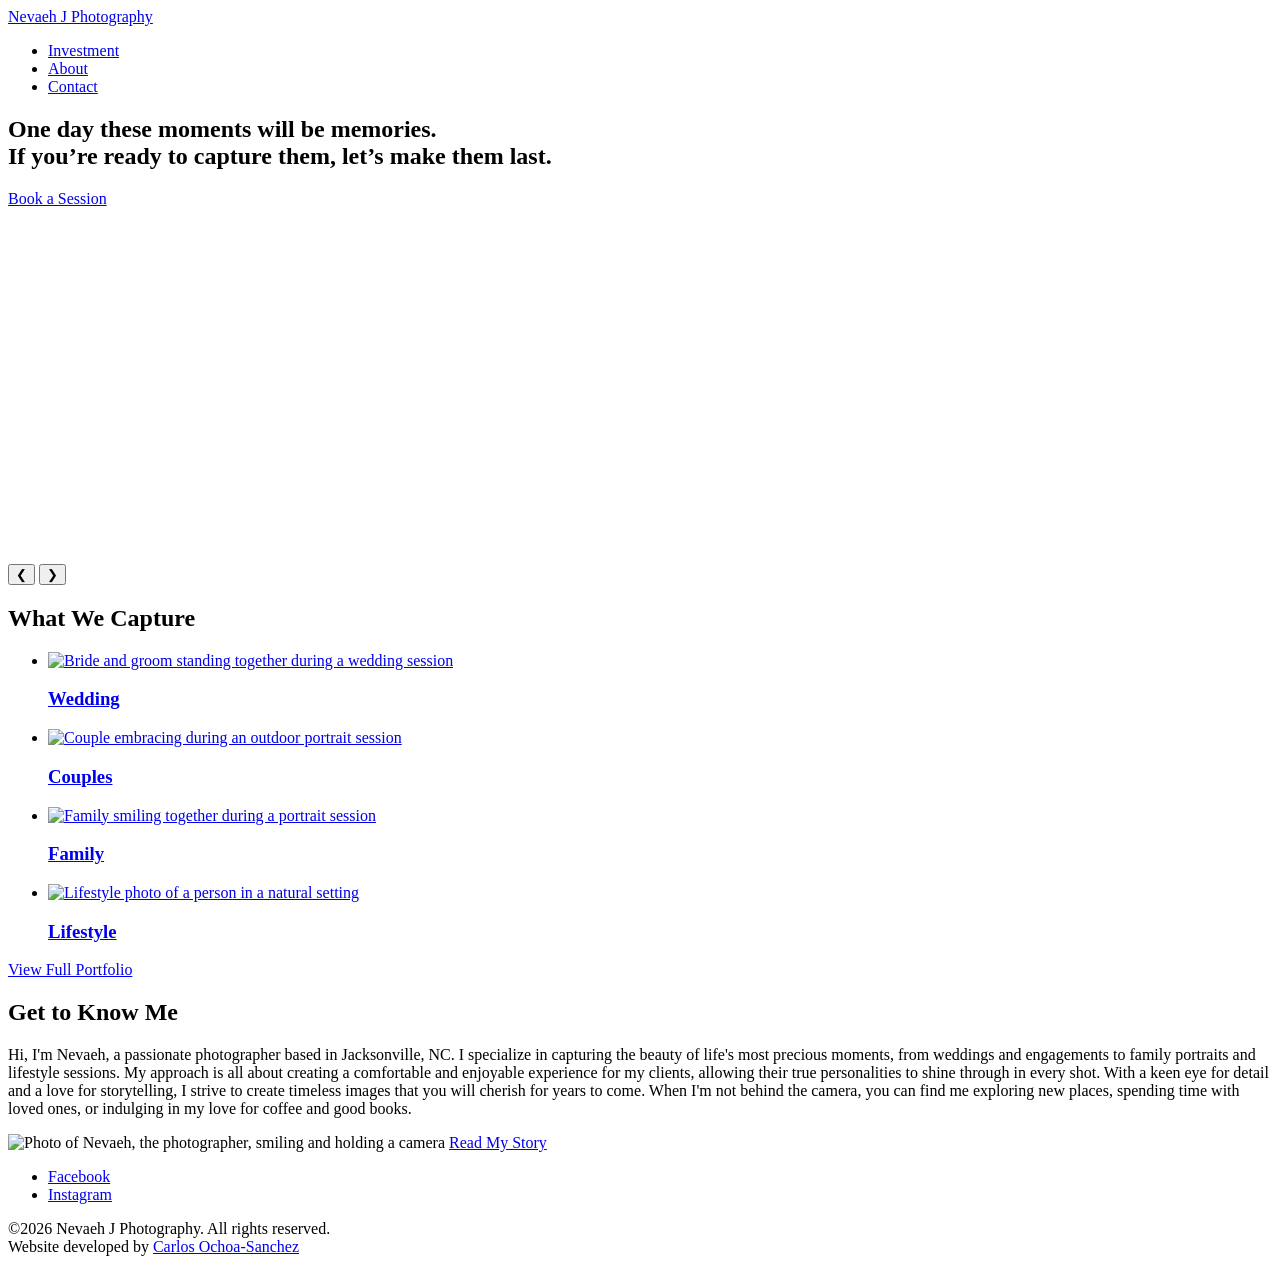
==== index.html @ 77c33cf0 "Created Investment Page Investment page contains sessions packages and an inquiry form at the bottom" ====
<!DOCTYPE html>
<html lang="en">
<head>
  <meta charset="UTF-8">
  <meta http-equiv="X-UA-Compatible" content="IE=edge">
  <meta name="viewport" content="width=device-width, initial-scale=1.0">

  <!-- SEO --> <!-- Could be changing the name to Nevaeh J MOMENTS or MEMORIES due to branding considerations -->
  <title>Nevaeh J Photography | Jacksonville NC Photographer</title>
  <meta name="description" content="Nevaeh J Photography is a Jacksonville, NC photographer specializing in weddings, engagements, portraits, and lifestyle photography. Explore the portfolio and book your session today.">
  <meta name="robots" content="index, follow">
  <meta name="author" content="Nevaeh J Photography">
  <meta name="theme-color" content="#ffffff">

  <!-- Canonical URL -->
  <!-- Add live website URL once your domain is ready -->
  <!-- <link rel="canonical" href="https://www.nevaehjphotography.com/"> -->

  <!-- Performance -->
  <link rel="preload" href="styles.css" as="style">
  <link rel="preload" href="images/hero-image.jpg" as="image">

  <!-- Open Graph (Facebook / Messenger) -->
  <meta property="og:type" content="website">
  <meta property="og:locale" content="en_US">
  <meta property="og:title" content="Nevaeh J Photography | Jacksonville NC Wedding Photographer">
  <meta property="og:description" content="Timeless wedding, engagement, and portrait photography in Jacksonville, NC. View the portfolio and book your session.">
  <!-- <meta property="og:url" content="https://www.nevaehjphotography.com/"> -->
  <meta property="og:site_name" content="Nevaeh J Photography">
  <meta property="og:image" content="https://www.nevaehjphotography.com/images/social-preview.jpg">
  <meta property="og:image:width" content="1200">
  <meta property="og:image:height" content="630">
  <meta property="og:image:alt" content="Nevaeh J Photography wedding and portrait photography">

  <!-- Social Profiles --> <!-- Fix real social media links -->
  <link rel="me" href="https://www.instagram.com/nevaehj.photography?igsh=c2o1bGo2aTJhOW5q">
  <link rel="me" href="https://www.facebook.com/share/17dzKJBjsC/?mibextid=wwXIfr">

  <!-- Favicon -->
  <link rel="icon" type="image/png" href=""> <!-- Add favicon path once available -->

  <!-- Styles -->
  <link rel="stylesheet" href="styles.css">

  <!-- Schema.org Markup  Figure out if this part will be needed or not-->
  <script type="application/ld+json">
  {
    "@context": "https://schema.org",
    "@type": "ProfessionalService",
    "name": "Nevaeh J Photography",
    "image": "https://www.nevaehjphotography.com/images/social-preview.jpg",
    "url": "https://www.nevaehjphotography.com",
    "address": {
      "@type": "PostalAddress",
      "addressLocality": "Jacksonville",
      "addressRegion": "NC",
      "addressCountry": "US"
    },
    "sameAs": [
      "https://www.instagram.com/nevaehjphotography",
      "https://www.facebook.com/nevaehjphotography"
    ],
    "priceRange": "$$",
    "serviceType": "Wedding Photography"}
</script>
</head>

<!-- Body content begins-->
<!-- Add sticky button option that takes user to contact section -->

<body>
  <!-- Header and navigation -->
  <header>
    <nav> 
      <a href="#" class="logo">Nevaeh J Photography</a>
      <ul class="nav-links">
        <li><a href="investment.html">Investment</a></li>
        <li><a href="about.html">About</a></li>
        <li><a href="contact.html">Contact</a></li>
      </ul>
    </nav>
  </header>

<!------------------------------------Main content--------------------------->

 <main>

  <!-- Add image slider and slideshow gallery--> <!-- alt="" loading="lazy"> so website is faster-->
  <section class="hero" aria-label="Photography highlights">

  <div class="hero-content">
    <h1>One day these moments will be memories.<br>
      If you’re ready to capture them, let’s make them last.</h1>
    <a href="contact.html" class="cta-button">Book a Session</a>
  </div>

  <div class="slides">
    <figure class="slide"><img src="images/1.jpg" alt="" loading="lazy"></figure>
    <figure class="slide"><img src="images/2.jpg" alt="" loading="lazy"></figure>
    <figure class="slide"><img src="images/3.jpg" alt="" loading="lazy"></figure>
    <figure class="slide"><img src="images/4.jpg" alt="" loading="lazy"></figure>
    <figure class="slide"><img src="images/5.jpg" alt="" loading="lazy"></figure>
    <figure class="slide"><img src="images/6.jpg" alt="" loading="lazy"></figure>
    <figure class="slide"><img src="images/7.jpg" alt="" loading="lazy"></figure>
    <figure class="slide"><img src="images/8.jpg" alt="" loading="lazy"></figure>
    <figure class="slide"><img src="images/9.jpg" alt="" loading="lazy"></figure>
    <figure class="slide"><img src="images/10.jpg" alt="" loading="lazy"></figure>
</div>

  <button class="arrow prev" id="prev" aria-label="Previous image">
    &#10094;
    </button>

    <button class="arrow next" id="next" aria-label="Next image">
    &#10095;
  </button>

</section>

<!------------------------------------What We Capture section--------------------------->
  <section class="capture-preview" aria-labelledby="capture-heading">
  <div class="capture-preview__container">
    <h2 id="capture-heading">What We Capture</h2>

    <ul class="capture-preview__list"> <!--Wedding card-->
      <li class="capture-preview__item">
        <article class="capture-card">
          <a href="portfolio.html#weddings" class="capture-card__link">
            <img src="images/wedding-preview.jpg" alt="Bride and groom standing together during a wedding session" class="capture-card__image">
            <h3 class="capture-card__title">Wedding</h3>
          </a>
        </article>
      </li>

      <li class="capture-preview__item"> <!--Engagement/Couple card-->
        <article class="capture-card">
          <a href="portfolio.html#couples" class="capture-card__link">
            <img src="images/couples-preview.jpg" alt="Couple embracing during an outdoor portrait session" class="capture-card__image">
            <h3 class="capture-card__title">Couples</h3>
          </a>
        </article>
      </li>

      <li class="capture-preview__item"> <!--Portrait card-->
        <article class="capture-card">
          <a href="portfolio.html#family" class="capture-card__link">
            <img
              src="images/family-preview.jpg" alt="Family smiling together during a portrait session"class="capture-card__image">
            <h3 class="capture-card__title">Family</h3>
          </a>
        </article>
      </li>

      <li class="capture-preview__item"> <!--Lifestyle card-->
        <article class="capture-card">
          <a href="portfolio.html#lifestyle" class="capture-card__link">
            <img
              src="images/lifestyle-preview.jpg" alt="Lifestyle photo of a person in a natural setting" class="capture-card__image">
            <h3 class="capture-card__title">Lifestyle</h3>
          </a>
        </article>
      </li>
    </ul>

    <div class="capture-preview__cta">
      <a href="portfolio.html" class="button">View Full Portfolio</a>
    </div>
  </div>
</section>

<!------------------------------------Get to Know Me--------------------------->
<section class="about-me">
  <h2>Get to Know Me</h2>
  <p>Hi, I'm Nevaeh, a passionate photographer based in Jacksonville, NC. I specialize in capturing the beauty of life's most precious moments, from weddings and engagements to family portraits and lifestyle sessions. My approach is all about creating a comfortable and enjoyable experience for my clients, allowing their true personalities to shine through in every shot. With a keen eye for detail and a love for storytelling, I strive to create timeless images that you will cherish for years to come. When I'm not behind the camera, you can find me exploring new places, spending time with loved ones, or indulging in my love for coffee and good books.</p>

  <img src="images/about-me.jpg" alt="Photo of Nevaeh, the photographer, smiling and holding a camera" class="about-me__image">

  <a href="about.html" class="button">Read My Story</a>

</section>


 </main>

  <!------------------------------------Footer Section--------------------------->
  <footer>
  
  <nav aria-label="Social media links"> <!-- Add real social media links here -->
    <ul class="social-links">
      <li>
        <a href="https://www.facebook.com/" target="_blank" rel="noopener noreferrer">
          Facebook
        </a>
      </li>

      <li>
        <a href="https://www.instagram.com/" target="_blank" rel="noopener noreferrer">
          Instagram
        </a>
      </li>
    </ul>
  </nav>

  <p>&copy;2026 Nevaeh J Photography. All rights reserved.<br>
    Website developed by 
    <a href="https://www.linkedin.com/in/carlos-ochoa-sanchez" target="_blank" rel="noopener noreferrer">
      Carlos Ochoa-Sanchez</a> </p>

</footer>

  <!-- Scripts -->
  <script src="scripts.js"></script> <!-- Add JavaScript file if needed -->
</body>  

</html>
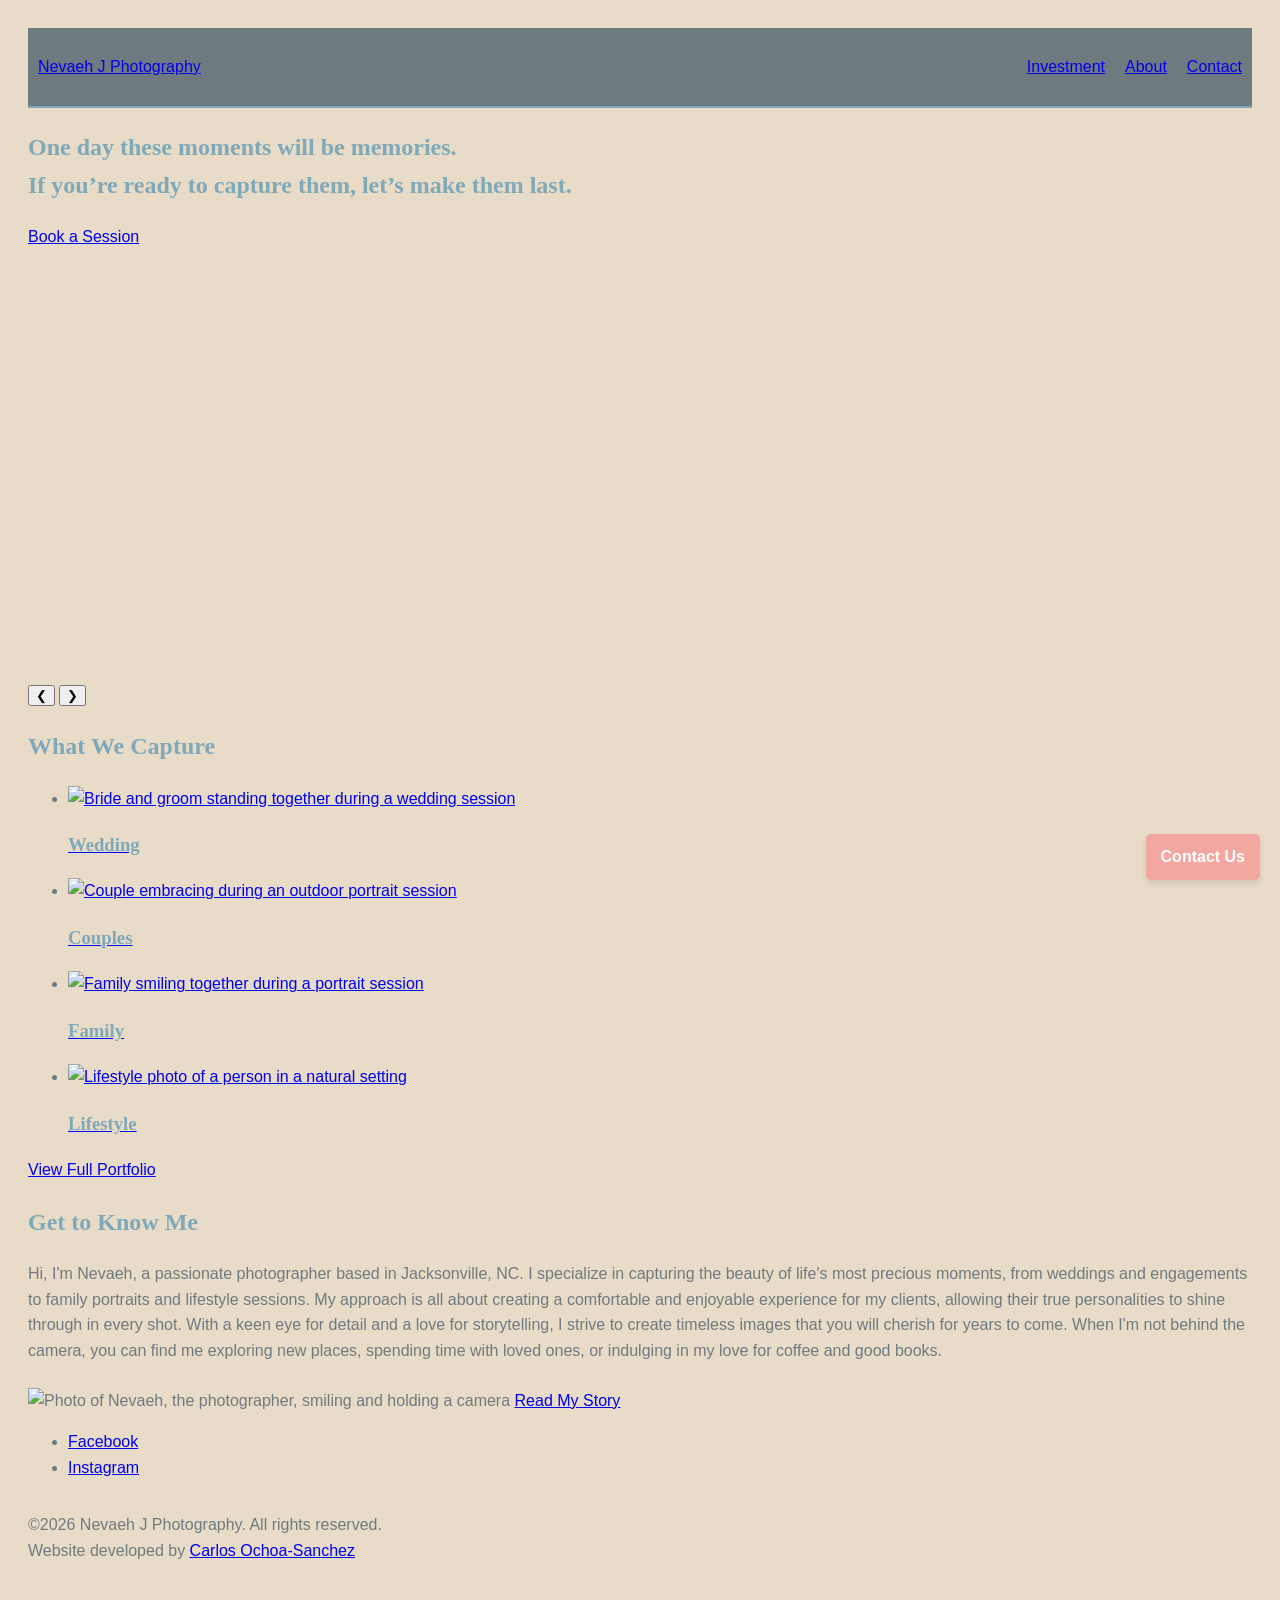
==== commit c1cf0418: "Created About and Styles pages Edited other pages, and created the About page and Styles css" ====
--- a/index.html
+++ b/index.html
@@ -66,9 +66,12 @@
 </head>
 
 <!-- Body content begins-->
-<!-- Add sticky button option that takes user to contact section -->
+ <a href="contact.html" class="sticky-contact-btn">
+  Contact Us
+</a>
 
 <body>
+  <div class="site-wrapper">
   <!-- Header and navigation -->
   <header>
     <nav> 
@@ -210,6 +213,7 @@
 
   <!-- Scripts -->
   <script src="scripts.js"></script> <!-- Add JavaScript file if needed -->
+  </div>
 </body>  
 
 </html>
--- a/styles.css
+++ b/styles.css
@@ -0,0 +1,80 @@
+:root {
+    /* ====COLOR PALETTE==== */
+--primary-color:#E8DCC8 /*Sand Beige*/;
+--secondary-color:#7fa8b8 /*Ocean Blue*/;
+--accent-color:#f2a7a0 /*Soft Coral*/;
+--third-color:#6F7A80 /*Driftwood Gray*/;
+--fourth-color:#FFFFFF /*White*/;
+
+/* ====FONT FAMILY==== */
+--font-heading: 'Playfair Display', serif;
+--font-body: 'montserrat', sans-serif;
+--font-accent: 'Allura';
+
+--site-width: 1200px;
+}
+
+/* === RESET === */
+/* {
+    margin: 0;
+    padding: 0;
+    box-sizing: border-box;
+} */
+
+/* === BASE STYLES === */
+body {
+    color: var(--third-color);
+    background-color: var(--primary-color);
+    line-height: 1.6;
+    font-family: var(--font-body);
+}
+
+.site-wrapper {
+    max-width: 100%;
+    margin: 0 auto;
+    padding: 20px;
+}
+
+.sticky-contact-btn {
+    position: fixed;
+    bottom: 20px;
+    right: 20px;
+    background-color: var(--accent-color);
+    color: var(--fourth-color);
+    padding: 10px 15px;
+    border-radius: 5px;
+    text-decoration: none;
+    font-weight: bold;
+    box-shadow: 0 4px 6px rgba(0, 0, 0, 0.1);
+    transition: background-color 0.3s ease, transform 0.3s ease;
+    
+}
+
+h1, h2, h3 {
+    font-family: var(--font-heading);
+    color: var(--secondary-color);
+}
+p {
+    margin-bottom: 1.5em;
+    
+}
+
+header {
+    background-color: var(--third-color);
+    padding: 10px;
+    border-bottom: #7fa8b8 2px solid;
+    max-height: 100px;
+}
+
+nav {
+    display: flex;
+    justify-content: space-between;
+    align-items: center;
+}
+
+.nav-links {
+    list-style: none;
+    display: flex;
+    gap: 20px;
+}
+
--- a/styles.css
+++ b/styles.css
@@ -0,0 +1,80 @@
+:root {
+    /* ====COLOR PALETTE==== */
+--primary-color:#E8DCC8 /*Sand Beige*/;
+--secondary-color:#7fa8b8 /*Ocean Blue*/;
+--accent-color:#f2a7a0 /*Soft Coral*/;
+--third-color:#6F7A80 /*Driftwood Gray*/;
+--fourth-color:#FFFFFF /*White*/;
+
+/* ====FONT FAMILY==== */
+--font-heading: 'Playfair Display', serif;
+--font-body: 'montserrat', sans-serif;
+--font-accent: 'Allura';
+
+--site-width: 1200px;
+}
+
+/* === RESET === */
+/* {
+    margin: 0;
+    padding: 0;
+    box-sizing: border-box;
+} */
+
+/* === BASE STYLES === */
+body {
+    color: var(--third-color);
+    background-color: var(--primary-color);
+    line-height: 1.6;
+    font-family: var(--font-body);
+}
+
+.site-wrapper {
+    max-width: 100%;
+    margin: 0 auto;
+    padding: 20px;
+}
+
+.sticky-contact-btn {
+    position: fixed;
+    bottom: 20px;
+    right: 20px;
+    background-color: var(--accent-color);
+    color: var(--fourth-color);
+    padding: 10px 15px;
+    border-radius: 5px;
+    text-decoration: none;
+    font-weight: bold;
+    box-shadow: 0 4px 6px rgba(0, 0, 0, 0.1);
+    transition: background-color 0.3s ease, transform 0.3s ease;
+    
+}
+
+h1, h2, h3 {
+    font-family: var(--font-heading);
+    color: var(--secondary-color);
+}
+p {
+    margin-bottom: 1.5em;
+    
+}
+
+header {
+    background-color: var(--third-color);
+    padding: 10px;
+    border-bottom: #7fa8b8 2px solid;
+    max-height: 100px;
+}
+
+nav {
+    display: flex;
+    justify-content: space-between;
+    align-items: center;
+}
+
+.nav-links {
+    list-style: none;
+    display: flex;
+    gap: 20px;
+}
+
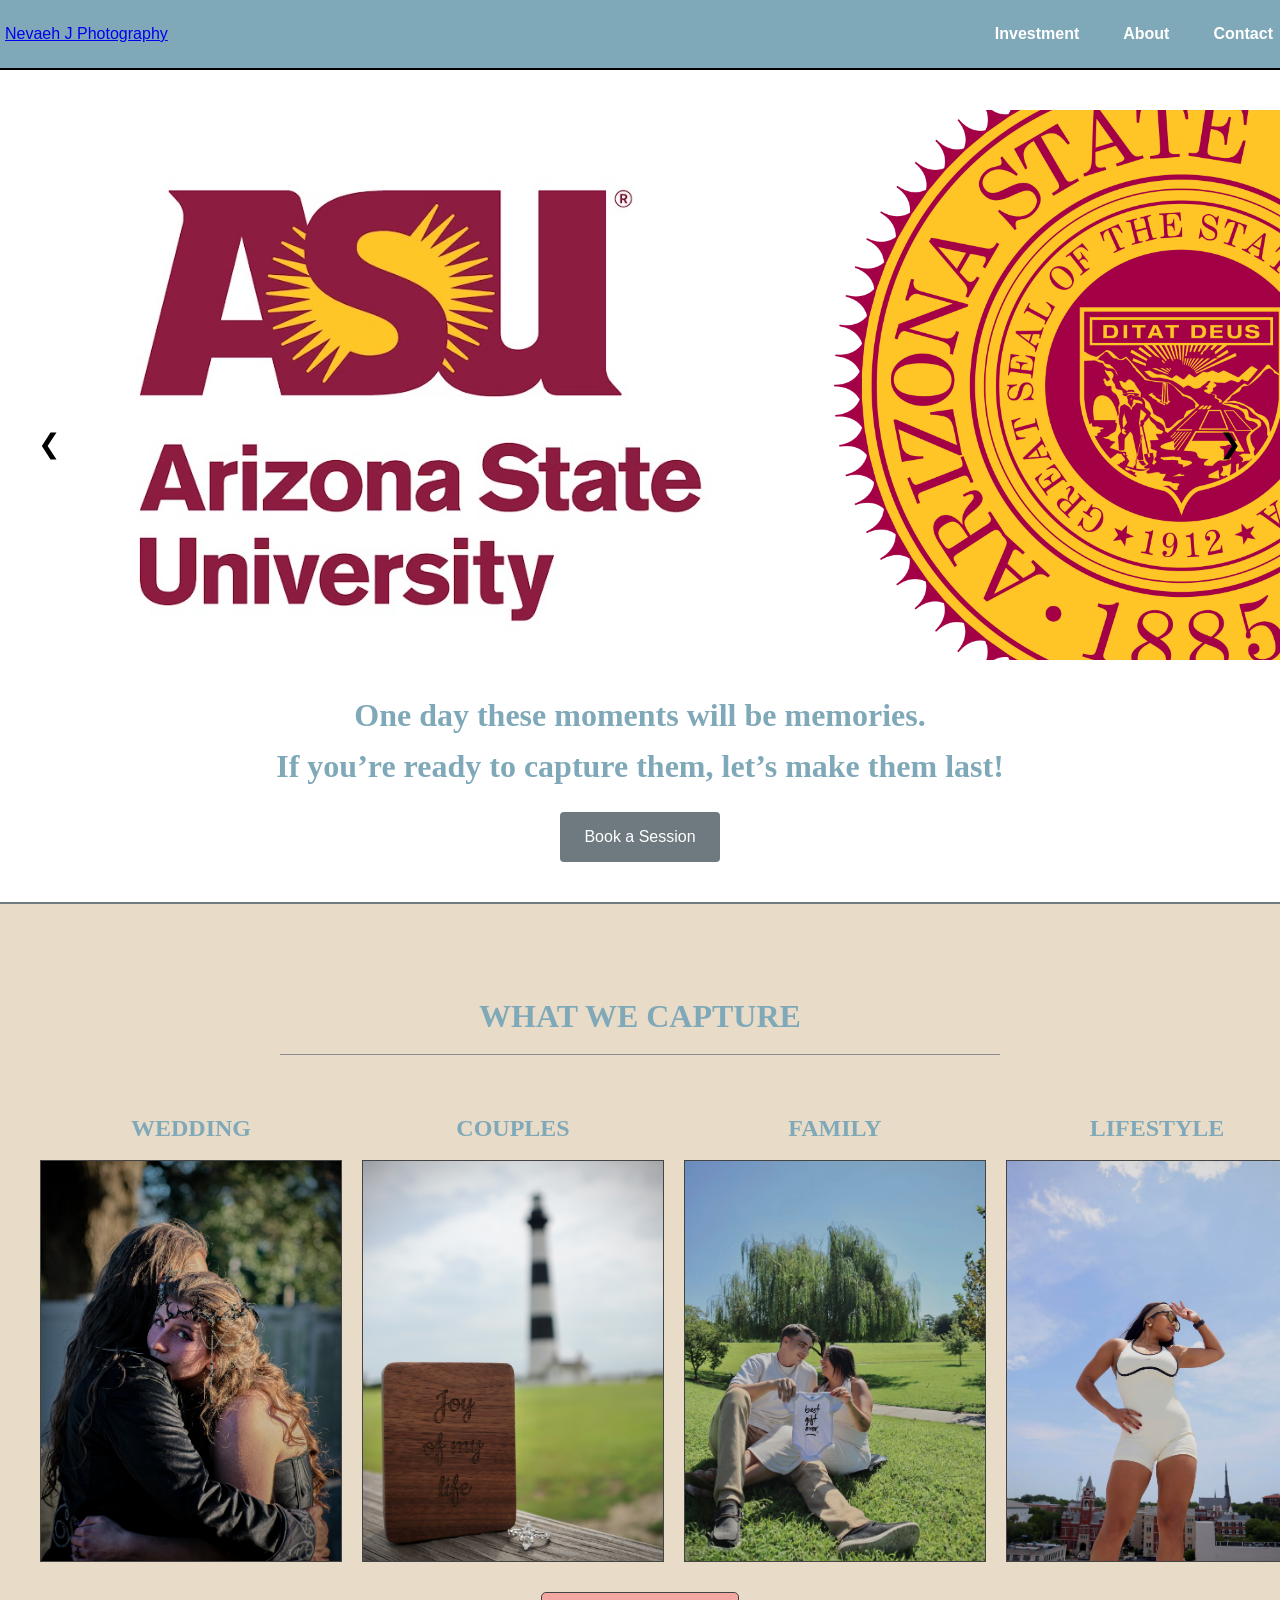
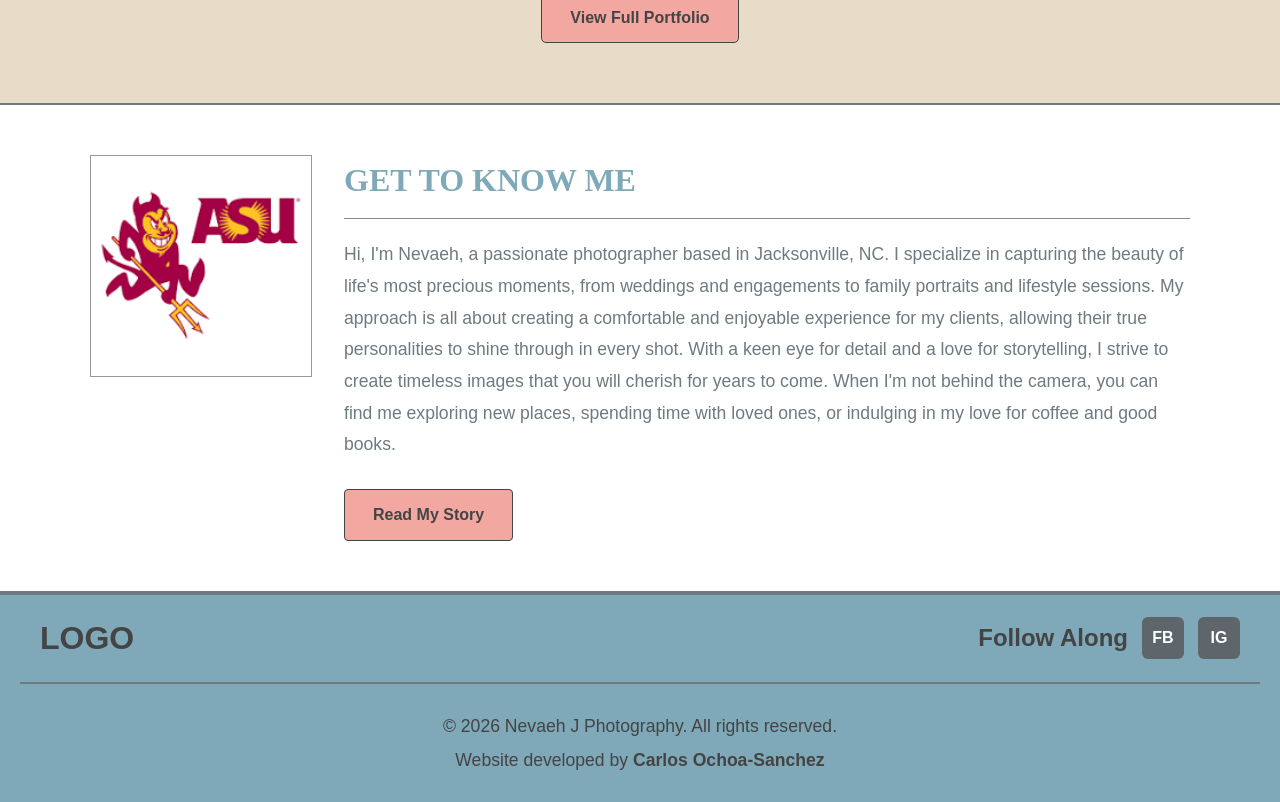
==== commit a2dafeaa: "Updated Homepage Finalized the homepage, updated header and footer sections. Image folder was create" ====
--- a/index.html
+++ b/index.html
@@ -41,6 +41,9 @@
 
   <!-- Styles -->
   <link rel="stylesheet" href="styles.css">
+
+  <!-- JavaScript -->
+  <script src="script.js" defer></script>
 
   <!-- Schema.org Markup  Figure out if this part will be needed or not-->
   <script type="application/ld+json">
@@ -88,35 +91,46 @@
 
  <main>
 
-  <!-- Add image slider and slideshow gallery--> <!-- alt="" loading="lazy"> so website is faster-->
   <section class="hero" aria-label="Photography highlights">
+  
+  <button class="arrow prev" id="prev" aria-label="Previous image">
+    &#10094;
+  </button>
+
+  <div class="slider-window">
+    <div class="slides">
+      <figure class="slide">
+        <img src="images/Asu.jpg" alt="Photography sample 1" loading="lazy">
+      </figure>
+
+      <figure class="slide">
+        <img src="images/asulogo.png" alt="Photography sample 2" loading="lazy">
+      </figure>
+
+      <figure class="slide">
+        <img src="images/sparky.jpg" alt="Photography sample 3" loading="lazy">
+      </figure>
+
+      <figure class="slide">
+        <img src="images/Asu.jpg" alt="Photography sample 4" loading="lazy">
+      </figure>
+
+      <figure class="slide">
+        <img src="images/asulogo.png" alt="Photography sample 5" loading="lazy">
+      </figure>
+    </div>
+  </div>
+
+  <button class="arrow next" id="next" aria-label="Next image">
+    &#10095;
+  </button>
 
   <div class="hero-content">
     <h1>One day these moments will be memories.<br>
-      If you’re ready to capture them, let’s make them last.</h1>
+      If you’re ready to capture them, let’s make them last!
+    </h1>
     <a href="contact.html" class="cta-button">Book a Session</a>
   </div>
-
-  <div class="slides">
-    <figure class="slide"><img src="images/1.jpg" alt="" loading="lazy"></figure>
-    <figure class="slide"><img src="images/2.jpg" alt="" loading="lazy"></figure>
-    <figure class="slide"><img src="images/3.jpg" alt="" loading="lazy"></figure>
-    <figure class="slide"><img src="images/4.jpg" alt="" loading="lazy"></figure>
-    <figure class="slide"><img src="images/5.jpg" alt="" loading="lazy"></figure>
-    <figure class="slide"><img src="images/6.jpg" alt="" loading="lazy"></figure>
-    <figure class="slide"><img src="images/7.jpg" alt="" loading="lazy"></figure>
-    <figure class="slide"><img src="images/8.jpg" alt="" loading="lazy"></figure>
-    <figure class="slide"><img src="images/9.jpg" alt="" loading="lazy"></figure>
-    <figure class="slide"><img src="images/10.jpg" alt="" loading="lazy"></figure>
-</div>
-
-  <button class="arrow prev" id="prev" aria-label="Previous image">
-    &#10094;
-    </button>
-
-    <button class="arrow next" id="next" aria-label="Next image">
-    &#10095;
-  </button>
 
 </section>
 
@@ -129,7 +143,7 @@
       <li class="capture-preview__item">
         <article class="capture-card">
           <a href="portfolio.html#weddings" class="capture-card__link">
-            <img src="images/wedding-preview.jpg" alt="Bride and groom standing together during a wedding session" class="capture-card__image">
+            <img src="images/Couples.jpg" alt="Bride and groom standing together during a wedding session" class="capture-card__image">
             <h3 class="capture-card__title">Wedding</h3>
           </a>
         </article>
@@ -138,7 +152,7 @@
       <li class="capture-preview__item"> <!--Engagement/Couple card-->
         <article class="capture-card">
           <a href="portfolio.html#couples" class="capture-card__link">
-            <img src="images/couples-preview.jpg" alt="Couple embracing during an outdoor portrait session" class="capture-card__image">
+            <img src="images/Proposal.jpg" alt="Couple embracing during an outdoor portrait session" class="capture-card__image">
             <h3 class="capture-card__title">Couples</h3>
           </a>
         </article>
@@ -148,7 +162,7 @@
         <article class="capture-card">
           <a href="portfolio.html#family" class="capture-card__link">
             <img
-              src="images/family-preview.jpg" alt="Family smiling together during a portrait session"class="capture-card__image">
+              src="images/BabyAnnouncement.jpg" alt="Family smiling together during a portrait session"class="capture-card__image">
             <h3 class="capture-card__title">Family</h3>
           </a>
         </article>
@@ -158,7 +172,7 @@
         <article class="capture-card">
           <a href="portfolio.html#lifestyle" class="capture-card__link">
             <img
-              src="images/lifestyle-preview.jpg" alt="Lifestyle photo of a person in a natural setting" class="capture-card__image">
+              src="images/AthleticSession.jpg" alt="Lifestyle photo of a person in a natural setting" class="capture-card__image">
             <h3 class="capture-card__title">Lifestyle</h3>
           </a>
         </article>
@@ -173,42 +187,45 @@
 
 <!------------------------------------Get to Know Me--------------------------->
 <section class="about-me">
-  <h2>Get to Know Me</h2>
-  <p>Hi, I'm Nevaeh, a passionate photographer based in Jacksonville, NC. I specialize in capturing the beauty of life's most precious moments, from weddings and engagements to family portraits and lifestyle sessions. My approach is all about creating a comfortable and enjoyable experience for my clients, allowing their true personalities to shine through in every shot. With a keen eye for detail and a love for storytelling, I strive to create timeless images that you will cherish for years to come. When I'm not behind the camera, you can find me exploring new places, spending time with loved ones, or indulging in my love for coffee and good books.</p>
-
-  <img src="images/about-me.jpg" alt="Photo of Nevaeh, the photographer, smiling and holding a camera" class="about-me__image">
-
-  <a href="about.html" class="button">Read My Story</a>
-
+  <div class="about-me__container">
+    
+    <div class="about-me__image-wrapper">
+      <img src="images/asu2.png" alt="Photo of Nevaeh, the photographer, smiling and holding a camera" class="about-me__image">
+    </div>
+
+    <div class="about-me__content">
+      <h2>Get to Know Me</h2>
+      <p>
+        Hi, I'm Nevaeh, a passionate photographer based in Jacksonville, NC. I specialize in capturing the beauty of life's most precious moments, from weddings and engagements to family portraits and lifestyle sessions. My approach is all about creating a comfortable and enjoyable experience for my clients, allowing their true personalities to shine through in every shot. With a keen eye for detail and a love for storytelling, I strive to create timeless images that you will cherish for years to come. When I'm not behind the camera, you can find me exploring new places, spending time with loved ones, or indulging in my love for coffee and good books.
+      </p>
+
+      <a href="about.html" class="about-me__button">Read My Story</a>
+    </div>
+
+  </div>
 </section>
 
 
  </main>
 
   <!------------------------------------Footer Section--------------------------->
-  <footer>
-  
-  <nav aria-label="Social media links"> <!-- Add real social media links here -->
-    <ul class="social-links">
-      <li>
-        <a href="https://www.facebook.com/" target="_blank" rel="noopener noreferrer">
-          Facebook
-        </a>
-      </li>
-
-      <li>
-        <a href="https://www.instagram.com/" target="_blank" rel="noopener noreferrer">
-          Instagram
-        </a>
-      </li>
-    </ul>
-  </nav>
-
-  <p>&copy;2026 Nevaeh J Photography. All rights reserved.<br>
-    Website developed by 
-    <a href="https://www.linkedin.com/in/carlos-ochoa-sanchez" target="_blank" rel="noopener noreferrer">
-      Carlos Ochoa-Sanchez</a> </p>
-
+  <footer class="site-footer">
+  <div class="site-footer__top">
+    <div class="site-footer__logo">
+      <a href="index.html">LOGO</a>
+    </div>
+
+    <div class="site-footer__social">
+      <p>Follow Along</p>
+      <a href="#" aria-label="Facebook">FB</a>
+      <a href="#" aria-label="Instagram">IG</a>
+    </div>
+  </div>
+
+  <div class="site-footer__bottom">
+    <p>© 2026 Nevaeh J Photography. All rights reserved.</p>
+    <p>Website developed by <a href="https://www.linkedin.com/in/carlos-ochoa-sanchez" target="_blank">Carlos Ochoa-Sanchez</a></p>
+  </div>
 </footer>
 
   <!-- Scripts -->
--- a/styles.css
+++ b/styles.css
@@ -27,12 +27,14 @@
     background-color: var(--primary-color);
     line-height: 1.6;
     font-family: var(--font-body);
+    margin: 0;
+    padding: 0;
 }
 
 .site-wrapper {
     max-width: 100%;
     margin: 0 auto;
-    padding: 20px;
+    padding: 0px;
 }
 
 .sticky-contact-btn {
@@ -53,17 +55,23 @@
 h1, h2, h3 {
     font-family: var(--font-heading);
     color: var(--secondary-color);
+    text-align: center;
 }
 p {
     margin-bottom: 1.5em;
-    
-}
+    text-align: center;
+}
+
+/* === HEADER === */
 
 header {
-    background-color: var(--third-color);
-    padding: 10px;
-    border-bottom: #7fa8b8 2px solid;
-    max-height: 100px;
+    background-color: var(--secondary-color);
+    padding: 5px;
+    border-bottom: black 2px solid;
+    width: 100%;
+    margin-top: 0px;
+    margin-bottom: 0px;
+    
 }
 
 nav {
@@ -78,3 +86,337 @@
     gap: 20px;
 }
 
+.nav-links li a {
+    text-decoration: none;
+    color: var(--fourth-color);
+    font-weight: bold;
+    padding: 8px 12px;
+    transition: background-color 0.3s ease, color 0.3s ease;
+}
+
+.nav-links li a:hover {
+    background-color: var(--accent-color);
+    color: var(--third-color);
+    border-radius: 4px;
+}
+
+/* === HERO SECTION === */
+.hero {
+    position: relative;
+    width: 100%;
+    overflow: hidden;
+    padding: 40px 0;
+    background-color: var(--fourth-color);
+    border-bottom:  var(--third-color) 2px solid;
+    margin-bottom: 1px;
+}
+
+.slider-window {
+    width: 100%;
+    overflow: hidden;
+}
+
+.slides {
+    display: flex;
+    gap: 30px;
+    transition: transform 0.5s ease-in-out;
+    align-items: center;
+}
+
+.slide {
+    flex: 0 0 60%;
+    margin: 0;
+}
+
+.slide img {
+    width: 100%;
+    height: 550px;
+    object-fit: cover;
+    display: block;
+}
+
+.arrow {
+    position: absolute;
+    top: 45%;
+    transform: translateY(-50%);
+    background-color: transparent;
+    color: black;
+    border: none;
+    font-size: 1.7rem;
+    padding: 12px 18px;
+    cursor: pointer;
+    z-index: 10;
+}
+
+.arrow:hover {
+    background-color: var(--secondary-color);
+}
+
+.prev {
+    left: 20px;
+}
+
+.next {
+    right: 20px;
+}
+
+.hero-content {
+    text-align: center;
+    margin-top: 30px;
+    padding: 0 20px;
+}
+
+.hero-content h1 {
+    font-size: 2rem;
+    margin-bottom: 20px;
+}
+
+.cta-button {
+    display: inline-block;
+    padding: 12px 24px;
+    background-color: #6f7a80;
+    color: white;
+    text-decoration: none;
+    border-radius: 4px;
+}
+
+.cta-button:hover {
+    background-color: #5a656b;
+}
+
+/* === CAPTURE PREVIEW SECTION === */
+
+.capture-preview {
+    padding: 60px 20px;
+    background-color: var(--primary-color);
+}
+
+.capture-preview__container {
+    max-width: 1200px;
+    margin: 0 auto;
+    text-align: center;
+    
+}
+.capture-preview__container h2 {
+    font-size: 2rem;
+    text-transform: uppercase;
+    margin-bottom: 30px;
+    position: relative;
+}
+.capture-preview__container h2::after {
+    content: "";
+    display: block;
+    width: 60%;
+    height: 1px;
+    background-color: #8a8a8a;
+    margin: 12px auto 0;
+}
+
+.capture-preview__list {
+    list-style: none;
+    padding: 0;
+    margin: 0 0 30px 0;
+    display: grid;
+    grid-template-columns: repeat(4, 1fr);
+    gap: 20px;
+    
+}
+
+.capture-preview__item {
+    margin: 0;
+    
+}
+
+.capture-card__link {
+    display: flex;
+    flex-direction: column;
+    text-decoration: none;
+    color: inherit;
+}
+
+.capture-card__title {
+    order: -1;
+    margin-bottom: 12px;
+    font-size: 1.5rem;
+    font-weight: 700;
+    text-transform: uppercase;
+}
+
+.capture-card__image {
+    width: 300px;
+    height: 400px;
+    object-fit: cover;
+    display: block;
+    border: #444 1px solid;
+    
+}
+
+.capture-preview__cta {
+    text-align: center;
+}
+
+.button {
+    display: inline-block;
+    padding: 12px 28px;
+    border: 1px solid #444;
+    text-decoration: none;
+    color: #444;
+    background-color: var(--accent-color);
+    font-weight: bold;
+    border-radius: 5px;
+}
+
+.button:hover {
+    background-color: #f28c86;
+    color: var(--fourth-color);
+    border-color: #f28c86;
+}
+
+/* === GET TO KNOW ME SECTION === */
+
+.about-me {
+    padding: 50px 20px;
+    background-color: var(--fourth-color);
+    border-top: 2px solid var(--third-color);
+    border-bottom: 2px solid var(--third-color);
+}
+
+.about-me__container {
+    max-width: 1100px;
+    margin: 0 auto;
+    display: flex;
+    align-items: flex-start;
+    gap: 32px;
+}
+
+.about-me__image-wrapper {
+    flex: 0 0 220px;
+}
+
+.about-me__image {
+    width: 220px;
+    height: 220px;
+    object-fit: cover;
+    display: block;
+    border: 1px solid #999;
+}
+
+.about-me__content {
+    flex: 1;
+    text-align: left;
+}
+
+.about-me__content h2 {
+    font-size: 2rem;
+    text-transform: uppercase;
+    margin: 0 0 20px 0;
+    color: var(--secondary-color);
+    text-align: left;
+}
+
+.about-me__content h2::after {
+    content: "";
+    display: block;
+    width: 100%;
+    max-width: 850px;
+    height: 1px;
+    background-color: #8a8a8a;
+    margin-top: 12px;
+}
+
+.about-me__content p {
+    margin: 0 0 28px 0;
+    max-width: 850px;
+    font-size: 1.1rem;
+    line-height: 1.8;
+    text-align: left;
+}
+
+.about-me__button {
+    display: inline-block;
+    padding: 12px 28px;
+    border: 1px solid #444;
+    text-decoration: none;
+    color: #444;
+    background-color: var(--accent-color);
+    font-weight: bold;
+    border-radius: 4px;
+}
+
+.about-me__button:hover {
+    background-color: #f28c86;
+    color: var(--fourth-color);
+    border-color: #f28c86;
+}
+
+
+/* === FOOTER === */
+
+.site-footer {
+    border-top: 2px solid var(--third-color);
+    background-color: var(--secondary-color);
+}
+
+.site-footer__top {
+    max-width: 1200px;
+    margin: 0 auto;
+    padding: 18px 20px;
+    display: flex;
+    justify-content: space-between;
+    align-items: center;
+    border-bottom: 2px solid var(--third-color);
+}
+
+.site-footer__logo a {
+    text-decoration: none;
+    font-size: 2rem;
+    font-weight: 700;
+    color: #444;
+    text-transform: uppercase;
+}
+
+.site-footer__social {
+    display: flex;
+    align-items: center;
+    gap: 14px;
+}
+
+.site-footer__social p {
+    margin: 0;
+    font-size: 1.5rem;
+    font-weight: 600;
+    color: #444;
+}
+
+.site-footer__social a {
+    display: inline-flex;
+    align-items: center;
+    justify-content: center;
+    width: 42px;
+    height: 42px;
+    text-decoration: none;
+    font-weight: 700;
+    font-size: 1rem;
+    color: white;
+    background-color: #5f666b;
+    border-radius: 6px;
+}
+
+.site-footer__bottom {
+    text-align: center;
+    padding: 22px 20px;
+}
+
+.site-footer__bottom p {
+    margin: 6px 0;
+    font-size: 1.1rem;
+    color: #444;
+}
+
+.site-footer__bottom a {
+    text-decoration: none;
+    color: #444;
+    font-weight:bold;
+}
+
+
--- a/styles.css
+++ b/styles.css
@@ -27,12 +27,14 @@
     background-color: var(--primary-color);
     line-height: 1.6;
     font-family: var(--font-body);
+    margin: 0;
+    padding: 0;
 }
 
 .site-wrapper {
     max-width: 100%;
     margin: 0 auto;
-    padding: 20px;
+    padding: 0px;
 }
 
 .sticky-contact-btn {
@@ -53,17 +55,23 @@
 h1, h2, h3 {
     font-family: var(--font-heading);
     color: var(--secondary-color);
+    text-align: center;
 }
 p {
     margin-bottom: 1.5em;
-    
-}
+    text-align: center;
+}
+
+/* === HEADER === */
 
 header {
-    background-color: var(--third-color);
-    padding: 10px;
-    border-bottom: #7fa8b8 2px solid;
-    max-height: 100px;
+    background-color: var(--secondary-color);
+    padding: 5px;
+    border-bottom: black 2px solid;
+    width: 100%;
+    margin-top: 0px;
+    margin-bottom: 0px;
+    
 }
 
 nav {
@@ -78,3 +86,337 @@
     gap: 20px;
 }
 
+.nav-links li a {
+    text-decoration: none;
+    color: var(--fourth-color);
+    font-weight: bold;
+    padding: 8px 12px;
+    transition: background-color 0.3s ease, color 0.3s ease;
+}
+
+.nav-links li a:hover {
+    background-color: var(--accent-color);
+    color: var(--third-color);
+    border-radius: 4px;
+}
+
+/* === HERO SECTION === */
+.hero {
+    position: relative;
+    width: 100%;
+    overflow: hidden;
+    padding: 40px 0;
+    background-color: var(--fourth-color);
+    border-bottom:  var(--third-color) 2px solid;
+    margin-bottom: 1px;
+}
+
+.slider-window {
+    width: 100%;
+    overflow: hidden;
+}
+
+.slides {
+    display: flex;
+    gap: 30px;
+    transition: transform 0.5s ease-in-out;
+    align-items: center;
+}
+
+.slide {
+    flex: 0 0 60%;
+    margin: 0;
+}
+
+.slide img {
+    width: 100%;
+    height: 550px;
+    object-fit: cover;
+    display: block;
+}
+
+.arrow {
+    position: absolute;
+    top: 45%;
+    transform: translateY(-50%);
+    background-color: transparent;
+    color: black;
+    border: none;
+    font-size: 1.7rem;
+    padding: 12px 18px;
+    cursor: pointer;
+    z-index: 10;
+}
+
+.arrow:hover {
+    background-color: var(--secondary-color);
+}
+
+.prev {
+    left: 20px;
+}
+
+.next {
+    right: 20px;
+}
+
+.hero-content {
+    text-align: center;
+    margin-top: 30px;
+    padding: 0 20px;
+}
+
+.hero-content h1 {
+    font-size: 2rem;
+    margin-bottom: 20px;
+}
+
+.cta-button {
+    display: inline-block;
+    padding: 12px 24px;
+    background-color: #6f7a80;
+    color: white;
+    text-decoration: none;
+    border-radius: 4px;
+}
+
+.cta-button:hover {
+    background-color: #5a656b;
+}
+
+/* === CAPTURE PREVIEW SECTION === */
+
+.capture-preview {
+    padding: 60px 20px;
+    background-color: var(--primary-color);
+}
+
+.capture-preview__container {
+    max-width: 1200px;
+    margin: 0 auto;
+    text-align: center;
+    
+}
+.capture-preview__container h2 {
+    font-size: 2rem;
+    text-transform: uppercase;
+    margin-bottom: 30px;
+    position: relative;
+}
+.capture-preview__container h2::after {
+    content: "";
+    display: block;
+    width: 60%;
+    height: 1px;
+    background-color: #8a8a8a;
+    margin: 12px auto 0;
+}
+
+.capture-preview__list {
+    list-style: none;
+    padding: 0;
+    margin: 0 0 30px 0;
+    display: grid;
+    grid-template-columns: repeat(4, 1fr);
+    gap: 20px;
+    
+}
+
+.capture-preview__item {
+    margin: 0;
+    
+}
+
+.capture-card__link {
+    display: flex;
+    flex-direction: column;
+    text-decoration: none;
+    color: inherit;
+}
+
+.capture-card__title {
+    order: -1;
+    margin-bottom: 12px;
+    font-size: 1.5rem;
+    font-weight: 700;
+    text-transform: uppercase;
+}
+
+.capture-card__image {
+    width: 300px;
+    height: 400px;
+    object-fit: cover;
+    display: block;
+    border: #444 1px solid;
+    
+}
+
+.capture-preview__cta {
+    text-align: center;
+}
+
+.button {
+    display: inline-block;
+    padding: 12px 28px;
+    border: 1px solid #444;
+    text-decoration: none;
+    color: #444;
+    background-color: var(--accent-color);
+    font-weight: bold;
+    border-radius: 5px;
+}
+
+.button:hover {
+    background-color: #f28c86;
+    color: var(--fourth-color);
+    border-color: #f28c86;
+}
+
+/* === GET TO KNOW ME SECTION === */
+
+.about-me {
+    padding: 50px 20px;
+    background-color: var(--fourth-color);
+    border-top: 2px solid var(--third-color);
+    border-bottom: 2px solid var(--third-color);
+}
+
+.about-me__container {
+    max-width: 1100px;
+    margin: 0 auto;
+    display: flex;
+    align-items: flex-start;
+    gap: 32px;
+}
+
+.about-me__image-wrapper {
+    flex: 0 0 220px;
+}
+
+.about-me__image {
+    width: 220px;
+    height: 220px;
+    object-fit: cover;
+    display: block;
+    border: 1px solid #999;
+}
+
+.about-me__content {
+    flex: 1;
+    text-align: left;
+}
+
+.about-me__content h2 {
+    font-size: 2rem;
+    text-transform: uppercase;
+    margin: 0 0 20px 0;
+    color: var(--secondary-color);
+    text-align: left;
+}
+
+.about-me__content h2::after {
+    content: "";
+    display: block;
+    width: 100%;
+    max-width: 850px;
+    height: 1px;
+    background-color: #8a8a8a;
+    margin-top: 12px;
+}
+
+.about-me__content p {
+    margin: 0 0 28px 0;
+    max-width: 850px;
+    font-size: 1.1rem;
+    line-height: 1.8;
+    text-align: left;
+}
+
+.about-me__button {
+    display: inline-block;
+    padding: 12px 28px;
+    border: 1px solid #444;
+    text-decoration: none;
+    color: #444;
+    background-color: var(--accent-color);
+    font-weight: bold;
+    border-radius: 4px;
+}
+
+.about-me__button:hover {
+    background-color: #f28c86;
+    color: var(--fourth-color);
+    border-color: #f28c86;
+}
+
+
+/* === FOOTER === */
+
+.site-footer {
+    border-top: 2px solid var(--third-color);
+    background-color: var(--secondary-color);
+}
+
+.site-footer__top {
+    max-width: 1200px;
+    margin: 0 auto;
+    padding: 18px 20px;
+    display: flex;
+    justify-content: space-between;
+    align-items: center;
+    border-bottom: 2px solid var(--third-color);
+}
+
+.site-footer__logo a {
+    text-decoration: none;
+    font-size: 2rem;
+    font-weight: 700;
+    color: #444;
+    text-transform: uppercase;
+}
+
+.site-footer__social {
+    display: flex;
+    align-items: center;
+    gap: 14px;
+}
+
+.site-footer__social p {
+    margin: 0;
+    font-size: 1.5rem;
+    font-weight: 600;
+    color: #444;
+}
+
+.site-footer__social a {
+    display: inline-flex;
+    align-items: center;
+    justify-content: center;
+    width: 42px;
+    height: 42px;
+    text-decoration: none;
+    font-weight: 700;
+    font-size: 1rem;
+    color: white;
+    background-color: #5f666b;
+    border-radius: 6px;
+}
+
+.site-footer__bottom {
+    text-align: center;
+    padding: 22px 20px;
+}
+
+.site-footer__bottom p {
+    margin: 6px 0;
+    font-size: 1.1rem;
+    color: #444;
+}
+
+.site-footer__bottom a {
+    text-decoration: none;
+    color: #444;
+    font-weight:bold;
+}
+
+
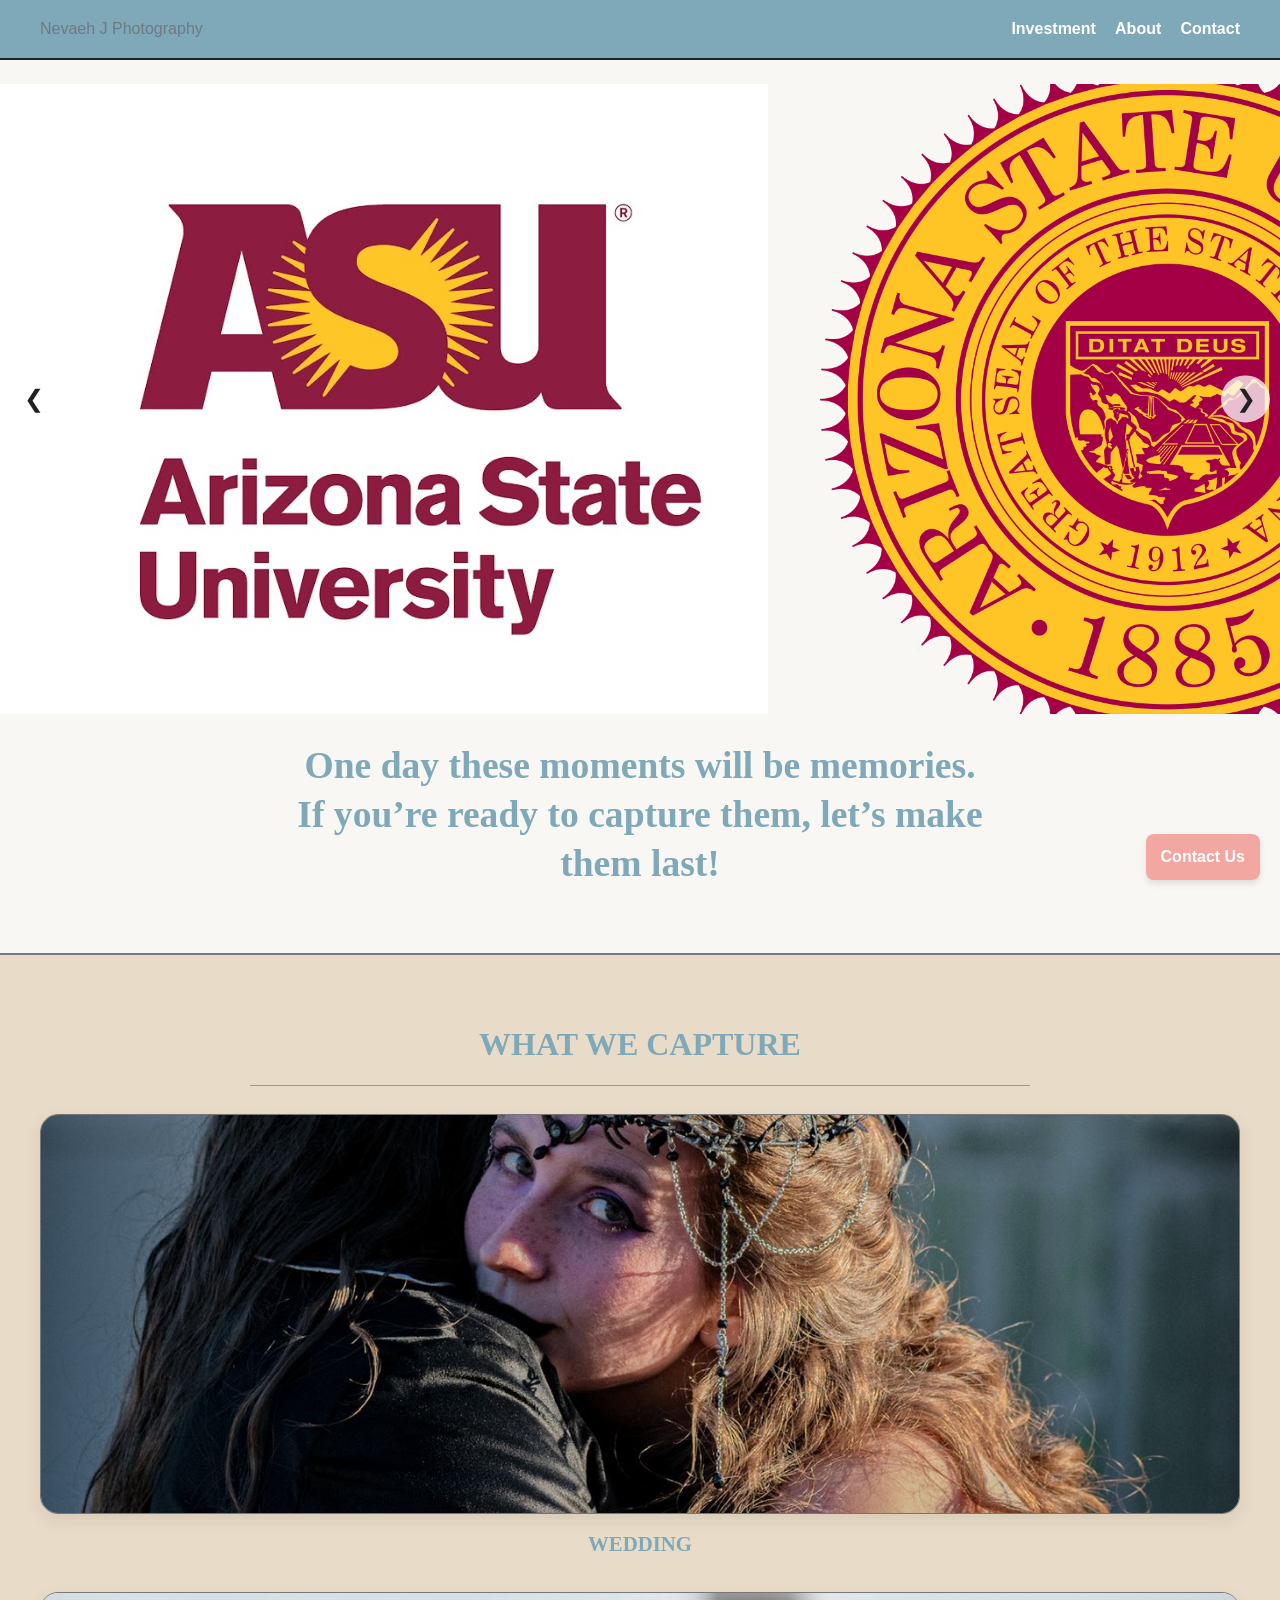
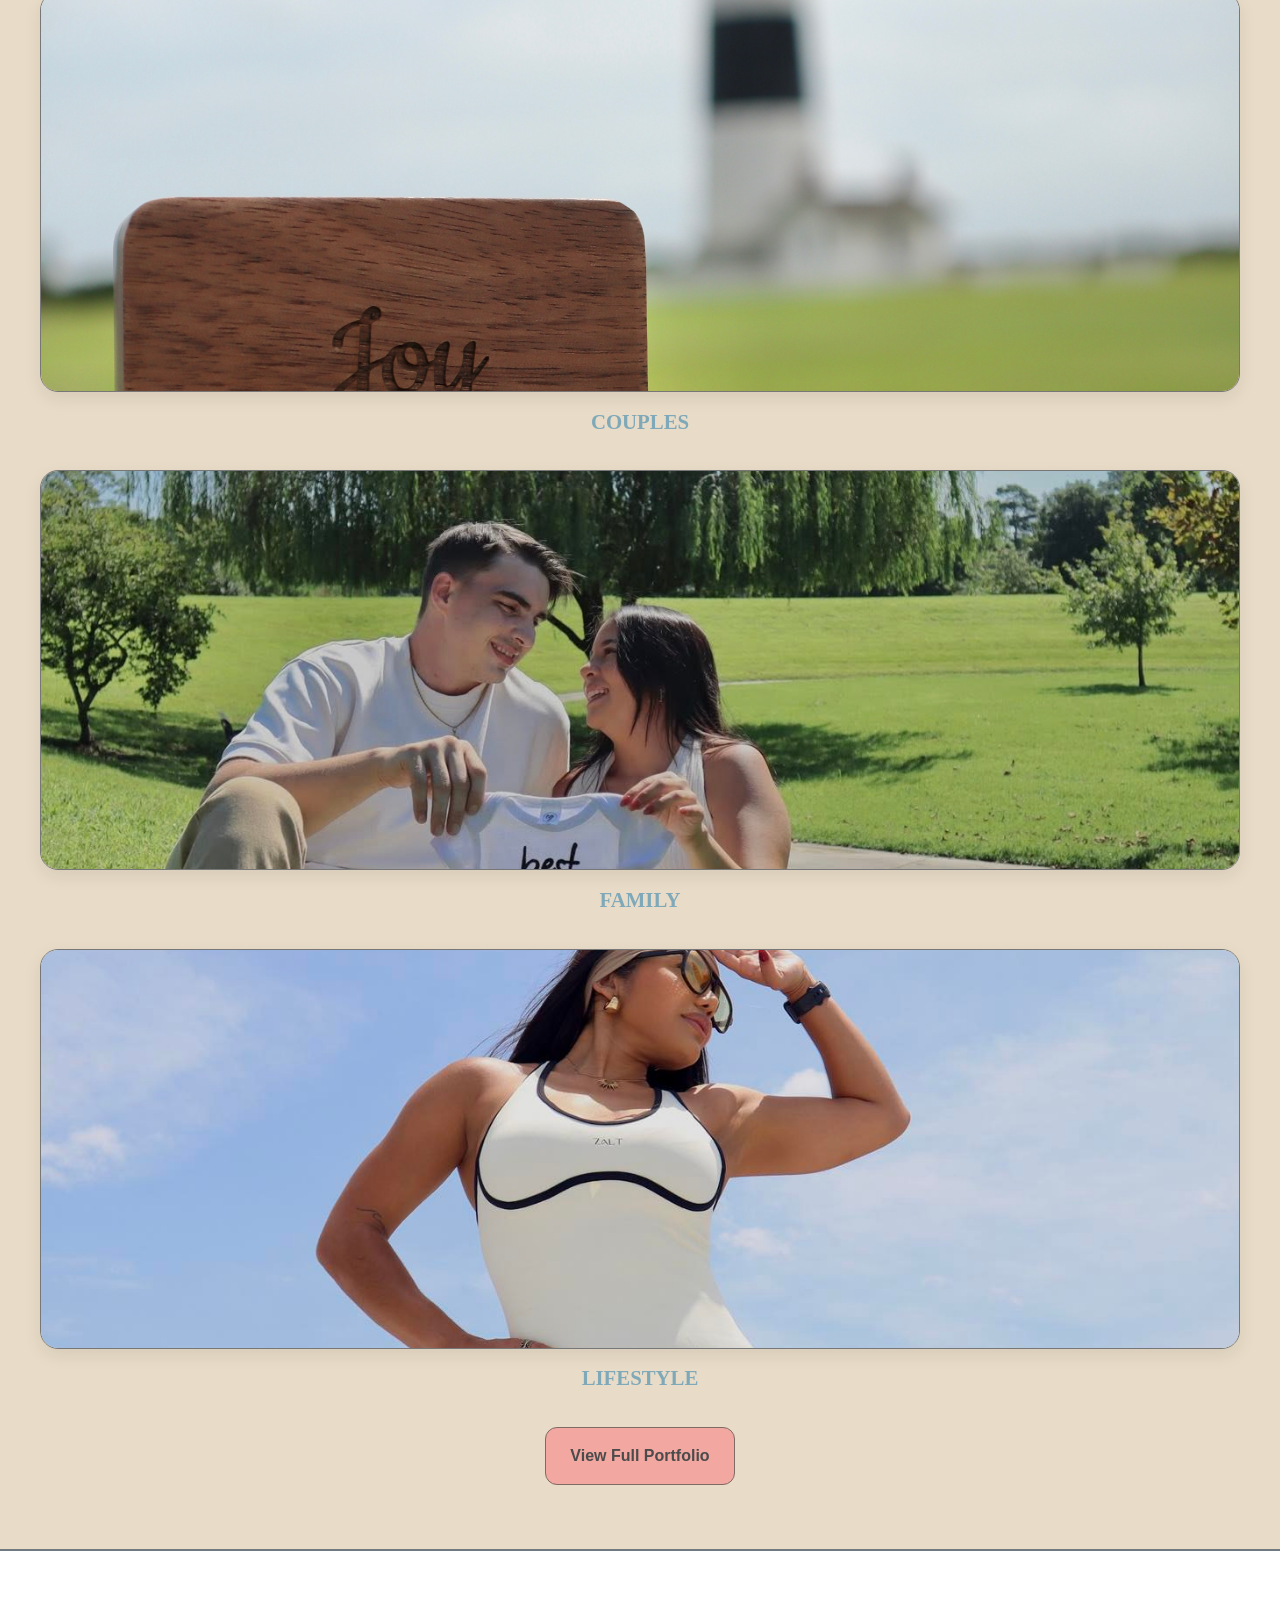
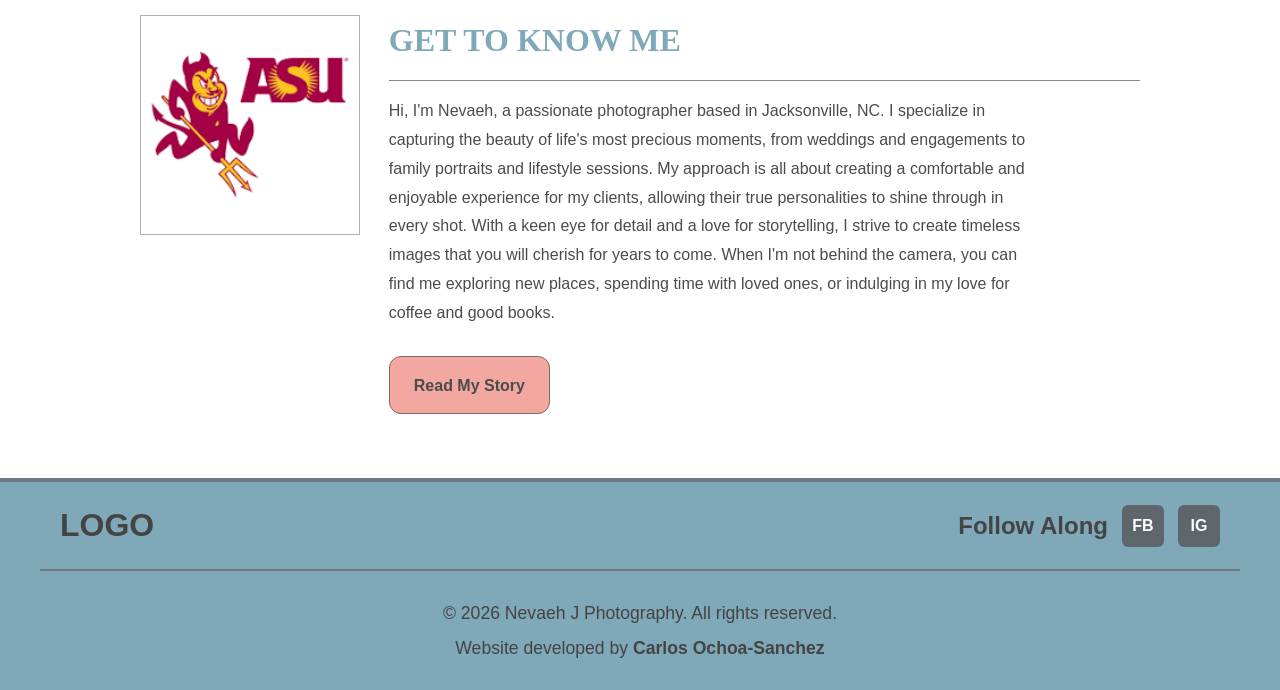
==== commit 2f511b17: "updated files Updated html, css, and js." ====
--- a/index.html
+++ b/index.html
@@ -78,6 +78,10 @@
   <!-- Header and navigation -->
   <header>
     <nav> 
+
+    <button class="menu-toggle" aria-label="Open menu" aria-expanded="false">
+      ☰
+    </button>
       <a href="#" class="logo">Nevaeh J Photography</a>
       <ul class="nav-links">
         <li><a href="investment.html">Investment</a></li>
@@ -129,7 +133,6 @@
     <h1>One day these moments will be memories.<br>
       If you’re ready to capture them, let’s make them last!
     </h1>
-    <a href="contact.html" class="cta-button">Book a Session</a>
   </div>
 
 </section>
--- a/styles.css
+++ b/styles.css
@@ -1,357 +1,391 @@
 :root {
-    /* ====COLOR PALETTE==== */
---primary-color:#E8DCC8 /*Sand Beige*/;
---secondary-color:#7fa8b8 /*Ocean Blue*/;
---accent-color:#f2a7a0 /*Soft Coral*/;
---third-color:#6F7A80 /*Driftwood Gray*/;
---fourth-color:#FFFFFF /*White*/;
-
-/* ====FONT FAMILY==== */
---font-heading: 'Playfair Display', serif;
---font-body: 'montserrat', sans-serif;
---font-accent: 'Allura';
-
---site-width: 1200px;
-}
-
-/* === RESET === */
-/* {
-    margin: 0;
-    padding: 0;
-    box-sizing: border-box;
-} */
-
-/* === BASE STYLES === */
+  /* ==== COLOR PALETTE ==== */
+  --primary-color: #E8DCC8;   /* Sand Beige */
+  --secondary-color: #7fa8b8; /* Ocean Blue */
+  --accent-color: #f2a7a0;    /* Soft Coral */
+  --third-color: #6F7A80;     /* Driftwood Gray */
+  --fourth-color: #FFFFFF;    /* White */
+
+  /* ==== EXTRA VARIABLES ==== */
+  --text-color: #4b4b4b;
+  --heading-color: #7fa8b8;
+  --border-color: #cfc6bb;
+  --shadow-soft: 0 6px 18px rgba(0, 0, 0, 0.08);
+  --site-width: 1200px;
+  --mobile-width: 92%;
+  --section-space: 4rem;
+
+  /* ==== FONT FAMILY ==== */
+  --font-heading: 'Playfair Display', serif;
+  --font-body: 'Montserrat', sans-serif;
+  --font-accent: 'Allura', cursive;
+}
+
+/* ==== RESET ==== */
+* {
+  margin: 0;
+  padding: 0;
+  box-sizing: border-box;
+}
+
+img {
+  width: 100%;
+  display: block;
+  height: auto;
+}
+
+a {
+  text-decoration: none;
+  color: inherit;
+}
+
 body {
-    color: var(--third-color);
-    background-color: var(--primary-color);
-    line-height: 1.6;
-    font-family: var(--font-body);
-    margin: 0;
-    padding: 0;
-}
-
+  color: var(--third-color);
+  background-color: var(--primary-color);
+  line-height: 1.6;
+  font-family: var(--font-body);
+  margin: 0;
+  padding: 0;
+}
+
+/* ==== GLOBAL ==== */
 .site-wrapper {
-    max-width: 100%;
-    margin: 0 auto;
-    padding: 0px;
-}
-
-.sticky-contact-btn {
-    position: fixed;
-    bottom: 20px;
-    right: 20px;
-    background-color: var(--accent-color);
-    color: var(--fourth-color);
-    padding: 10px 15px;
-    border-radius: 5px;
-    text-decoration: none;
-    font-weight: bold;
-    box-shadow: 0 4px 6px rgba(0, 0, 0, 0.1);
-    transition: background-color 0.3s ease, transform 0.3s ease;
-    
+  width: 100%;
+  overflow-x: hidden;
+}
+
+section {
+  padding: var(--section-space) 0;
 }
 
 h1, h2, h3 {
-    font-family: var(--font-heading);
-    color: var(--secondary-color);
-    text-align: center;
-}
+  font-family: var(--font-heading);
+  color: var(--secondary-color);
+}
+
 p {
-    margin-bottom: 1.5em;
-    text-align: center;
-}
-
-/* === HEADER === */
-
+  color: var(--text-color);
+}
+
+/* ==== HEADER ==== */
+/* ==== HEADER ==== */
 header {
-    background-color: var(--secondary-color);
-    padding: 5px;
-    border-bottom: black 2px solid;
-    width: 100%;
-    margin-top: 0px;
-    margin-bottom: 0px;
-    
+  background-color: var(--secondary-color);
+  border-bottom: 2px solid #222;
+  width: 100%;
 }
 
 nav {
-    display: flex;
-    justify-content: space-between;
-    align-items: center;
-}
-
+  width: min(var(--mobile-width), var(--site-width));
+  margin: 0 auto;
+  display: flex;
+  justify-content: space-between;
+  align-items: center;
+  padding: 1rem 0;
+  position: relative;
+}
+
+.logo a,
+.nav-logo a {
+  font-family: var(--font-heading);
+  font-size: 1.2rem;
+  color: var(--fourth-color);
+}
+
+/* hamburger icon - mobile only */
+.menu-toggle {
+  display: block;
+  background: none;
+  border: none;
+  color: var(--fourth-color);
+  font-size: 2rem;
+  cursor: pointer;
+  line-height: 1;
+}
+
+/* mobile nav hidden by default */
 .nav-links {
-    list-style: none;
-    display: flex;
-    gap: 20px;
+  list-style: none;
+  display: none;
+  flex-direction: column;
+  gap: 0.5rem;
+  position: absolute;
+  top: calc(100% + 8px);
+  right: 0;
+  width: 180px;
+  background-color: var(--secondary-color);
+  padding: 0.8rem;
+  border-radius: 12px;
+  box-shadow: var(--shadow-soft);
+  z-index: 1300;
+}
+
+/* only show after click */
+.nav-links.show {
+  display: flex;
 }
 
 .nav-links li a {
-    text-decoration: none;
-    color: var(--fourth-color);
-    font-weight: bold;
-    padding: 8px 12px;
-    transition: background-color 0.3s ease, color 0.3s ease;
+  display: block;
+  color: var(--fourth-color);
+  font-weight: 700;
+  padding: 0.65rem 0.8rem;
+  border-radius: 8px;
 }
 
 .nav-links li a:hover {
-    background-color: var(--accent-color);
-    color: var(--third-color);
-    border-radius: 4px;
-}
-
-/* === HERO SECTION === */
+  background-color: var(--accent-color);
+  color: var(--third-color);
+}
+
+/* ==== HERO ==== */
 .hero {
-    position: relative;
-    width: 100%;
-    overflow: hidden;
-    padding: 40px 0;
-    background-color: var(--fourth-color);
-    border-bottom:  var(--third-color) 2px solid;
-    margin-bottom: 1px;
+  position: relative;
+  width: 100%;
+  overflow: hidden;
+  padding: 1.5rem 0 3rem;
+  background-color: #f8f7f4;
+  border-bottom: 2px solid var(--third-color);
 }
 
 .slider-window {
-    width: 100%;
-    overflow: hidden;
+  width: 100%;
+  overflow: hidden;
 }
 
 .slides {
-    display: flex;
-    gap: 30px;
-    transition: transform 0.5s ease-in-out;
-    align-items: center;
+  display: flex;
+  gap: 1rem;
+  transition: transform 0.5s ease-in-out;
+  align-items: center;
 }
 
 .slide {
-    flex: 0 0 60%;
-    margin: 0;
+  flex: 0 0 85%;
 }
 
 .slide img {
-    width: 100%;
-    height: 550px;
-    object-fit: cover;
-    display: block;
+  width: 100%;
+  height: 58vh;
+  object-fit: cover;
+  border-radius: 0;
 }
 
 .arrow {
-    position: absolute;
-    top: 45%;
-    transform: translateY(-50%);
-    background-color: transparent;
-    color: black;
-    border: none;
-    font-size: 1.7rem;
-    padding: 12px 18px;
-    cursor: pointer;
-    z-index: 10;
-}
-
-.arrow:hover {
-    background-color: var(--secondary-color);
+  position: absolute;
+  top: 38%;
+  transform: translateY(-50%);
+  background-color: rgba(255,255,255,0.75);
+  color: #222;
+  border: none;
+  font-size: 1.5rem;
+  padding: 0.6rem 0.9rem;
+  cursor: pointer;
+  z-index: 10;
+  border-radius: 999px;
 }
 
 .prev {
-    left: 20px;
+  left: 10px;
 }
 
 .next {
-    right: 20px;
+  right: 10px;
 }
 
 .hero-content {
-    text-align: center;
-    margin-top: 30px;
-    padding: 0 20px;
+  width: min(var(--mobile-width), 720px);
+  margin: 1.8rem auto 0;
+  text-align: center;
+  padding: 0;
 }
 
 .hero-content h1 {
-    font-size: 2rem;
-    margin-bottom: 20px;
+  font-size: 2rem;
+  line-height: 1.3;
+  margin-bottom: 1rem;
+  color: var(--secondary-color);
+}
+
+.hero-content p {
+  font-size: 1rem;
+  max-width: 330px;
+  margin: 0 auto 1.5rem;
 }
 
 .cta-button {
-    display: inline-block;
-    padding: 12px 24px;
-    background-color: #6f7a80;
-    color: white;
-    text-decoration: none;
-    border-radius: 4px;
-}
-
-.cta-button:hover {
-    background-color: #5a656b;
-}
-
-/* === CAPTURE PREVIEW SECTION === */
-
+  display: inline-block;
+  padding: 0.95rem 1.4rem;
+  background-color: var(--accent-color);
+  color: var(--fourth-color);
+  border: 1px solid #8a6f68;
+  border-radius: 12px;
+  font-weight: 700;
+  box-shadow: var(--shadow-soft);
+}
+
+/* ==== CAPTURE PREVIEW ==== */
 .capture-preview {
-    padding: 60px 20px;
-    background-color: var(--primary-color);
+  padding: 4rem 0;
+  background-color: var(--primary-color);
 }
 
 .capture-preview__container {
-    max-width: 1200px;
-    margin: 0 auto;
-    text-align: center;
-    
-}
+  width: min(var(--mobile-width), var(--site-width));
+  margin: 0 auto;
+  text-align: center;
+}
+
 .capture-preview__container h2 {
-    font-size: 2rem;
-    text-transform: uppercase;
-    margin-bottom: 30px;
-    position: relative;
-}
+  font-size: 2rem;
+  text-transform: uppercase;
+  margin-bottom: 1.8rem;
+  position: relative;
+}
+
 .capture-preview__container h2::after {
-    content: "";
-    display: block;
-    width: 60%;
-    height: 1px;
-    background-color: #8a8a8a;
-    margin: 12px auto 0;
+  content: "";
+  display: block;
+  width: 65%;
+  height: 1px;
+  background-color: #9e978f;
+  margin: 0.9rem auto 0;
 }
 
 .capture-preview__list {
-    list-style: none;
-    padding: 0;
-    margin: 0 0 30px 0;
-    display: grid;
-    grid-template-columns: repeat(4, 1fr);
-    gap: 20px;
-    
+  list-style: none;
+  padding: 0;
+  margin: 0 0 2rem 0;
+
+  display: flex;
+  flex-direction: column;
+  gap: 2rem;
 }
 
 .capture-preview__item {
-    margin: 0;
-    
+  margin: 0;
 }
 
 .capture-card__link {
-    display: flex;
-    flex-direction: column;
-    text-decoration: none;
-    color: inherit;
+  display: flex;
+  flex-direction: column;
+  text-decoration: none;
+  color: inherit;
 }
 
 .capture-card__title {
-    order: -1;
-    margin-bottom: 12px;
-    font-size: 1.5rem;
-    font-weight: 700;
-    text-transform: uppercase;
+  order: 2;
+  margin-top: 0.7rem;
+  margin-bottom: 0;
+  font-size: 1.2rem;
+  font-weight: 700;
+  text-transform: uppercase;
+  color: var(--secondary-color);
+  font-family: var(--font-heading);
 }
 
 .capture-card__image {
-    width: 300px;
-    height: 400px;
-    object-fit: cover;
-    display: block;
-    border: #444 1px solid;
-    
+  width: 100%;
+  height: 220px;
+  object-fit: cover;
+  display: block;
+  border: 1px solid #777;
+  border-radius: 16px;
+  box-shadow: var(--shadow-soft);
+}
+
+.capture-preview__item:first-child .capture-card__image {
+  height: 320px;
 }
 
 .capture-preview__cta {
-    text-align: center;
+  text-align: center;
 }
 
 .button {
-    display: inline-block;
-    padding: 12px 28px;
-    border: 1px solid #444;
-    text-decoration: none;
-    color: #444;
-    background-color: var(--accent-color);
-    font-weight: bold;
-    border-radius: 5px;
-}
-
-.button:hover {
-    background-color: #f28c86;
-    color: var(--fourth-color);
-    border-color: #f28c86;
-}
-
-/* === GET TO KNOW ME SECTION === */
-
+  display: inline-block;
+  padding: 0.95rem 1.5rem;
+  border: 1px solid #7f6a64;
+  color: #4b4b4b;
+  background-color: var(--accent-color);
+  font-weight: 700;
+  border-radius: 12px;
+}
+
+/* ==== ABOUT SECTION ==== */
 .about-me {
-    padding: 50px 20px;
-    background-color: var(--fourth-color);
-    border-top: 2px solid var(--third-color);
-    border-bottom: 2px solid var(--third-color);
+  padding: 4rem 0;
+  background-color: var(--fourth-color);
+  border-top: 2px solid var(--third-color);
+  border-bottom: 2px solid var(--third-color);
 }
 
 .about-me__container {
-    max-width: 1100px;
-    margin: 0 auto;
-    display: flex;
-    align-items: flex-start;
-    gap: 32px;
+  width: min(var(--mobile-width), 1000px);
+  margin: 0 auto;
+  display: flex;
+  flex-direction: column;
+  align-items: center;
+  gap: 1.8rem;
+  text-align: center;
 }
 
 .about-me__image-wrapper {
-    flex: 0 0 220px;
+  flex: 0 0 auto;
 }
 
 .about-me__image {
-    width: 220px;
-    height: 220px;
-    object-fit: cover;
-    display: block;
-    border: 1px solid #999;
+  width: 180px;
+  height: 180px;
+  object-fit: cover;
+  display: block;
+  border-radius: 50%;
+  border: 1px solid #b7afa5;
+  margin: 0 auto;
 }
 
 .about-me__content {
-    flex: 1;
-    text-align: left;
+  width: 100%;
+  text-align: center;
 }
 
 .about-me__content h2 {
-    font-size: 2rem;
-    text-transform: uppercase;
-    margin: 0 0 20px 0;
-    color: var(--secondary-color);
-    text-align: left;
+  font-size: 2rem;
+  text-transform: uppercase;
+  margin: 0 0 1rem 0;
+  color: var(--secondary-color);
+  text-align: center;
 }
 
 .about-me__content h2::after {
-    content: "";
-    display: block;
-    width: 100%;
-    max-width: 850px;
-    height: 1px;
-    background-color: #8a8a8a;
-    margin-top: 12px;
+  content: "";
+  display: block;
+  width: 70%;
+  max-width: 400px;
+  height: 1px;
+  background-color: #8a8a8a;
+  margin: 0.9rem auto 0;
 }
 
 .about-me__content p {
-    margin: 0 0 28px 0;
-    max-width: 850px;
-    font-size: 1.1rem;
-    line-height: 1.8;
-    text-align: left;
+  margin: 0 auto 1.6rem;
+  max-width: 640px;
+  font-size: 1rem;
+  line-height: 1.8;
+  text-align: center;
 }
 
 .about-me__button {
-    display: inline-block;
-    padding: 12px 28px;
-    border: 1px solid #444;
-    text-decoration: none;
-    color: #444;
-    background-color: var(--accent-color);
-    font-weight: bold;
-    border-radius: 4px;
-}
-
-.about-me__button:hover {
-    background-color: #f28c86;
-    color: var(--fourth-color);
-    border-color: #f28c86;
-}
-
-
-/* === FOOTER === */
-
+  display: inline-block;
+  padding: 0.95rem 1.5rem;
+  border: 1px solid #7f6a64;
+  color: #4b4b4b;
+  background-color: var(--accent-color);
+  font-weight: 700;
+  border-radius: 12px;
+}
+
+/* ==== FOOTER ==== */
 .site-footer {
     border-top: 2px solid var(--third-color);
     background-color: var(--secondary-color);
@@ -419,4 +453,220 @@
     font-weight:bold;
 }
 
-
+/* === hover effects === */
+.about-me__button:hover {
+    background-color: #f28c86;
+    color: var(--fourth-color);
+    border-color: #f28c86;
+}
+
+.button:hover {
+    background-color: #f28c86;
+    color: var(--fourth-color);
+    border-color: #f28c86;
+}
+
+.cta-button:hover {
+    background-color: #5a656b;
+}
+
+.arrow:hover {
+    background-color: var(--secondary-color);
+}
+
+.nav-links li a:hover {
+    background-color: var(--accent-color);
+    color: var(--third-color);
+    border-radius: 4px;
+}
+
+.btn-secondary:hover {
+  background-color: #f0ebe5;
+}
+
+/* ==== MOBILE STICKY CTA ==== */
+.sticky-contact-btn {
+  position: fixed;
+  bottom: 20px;
+  right: 20px;
+  background-color: var(--accent-color);
+  color: var(--fourth-color);
+  padding: 12px 18px;
+  border-radius: 999px;
+  text-decoration: none;
+  font-weight: bold;
+  box-shadow: 0 4px 12px rgba(0, 0, 0, 0.18);
+  transition: all 0.3s ease;
+  z-index: 1200;
+}
+
+.sticky-contact-btn:hover {
+  background-color: #f28c86; 
+  transform: translateY(-3px);
+  box-shadow: 0 8px 20px rgba(0, 0, 0, 0.25);
+}
+
+.mobile-sticky-bar {
+  position: fixed;
+  left: 0;
+  bottom: 0;
+  width: 100%;
+  background-color: rgba(248, 247, 244, 0.97);
+  border-top: 1px solid #ddd4ca;
+  padding: 0.85rem 0 calc(0.85rem + env(safe-area-inset-bottom));
+  z-index: 999;
+}
+
+.mobile-sticky-bar__wrap {
+  width: min(var(--mobile-width), 700px);
+  margin: 0 auto;
+  display: grid;
+  grid-template-columns: 1fr 1fr;
+  gap: 0.8rem;
+}
+
+.mobile-sticky-bar__wrap a {
+  text-align: center;
+  padding: 0.95rem 1rem;
+  border-radius: 14px;
+  font-weight: 700;
+}
+
+.mobile-book-btn {
+  background-color: var(--accent-color);
+  color: var(--fourth-color);
+  border: 1px solid #8a6f68;
+}
+
+.mobile-contact-btn {
+  background-color: #f6efe8;
+  color: #4b4b4b;
+  border: 1px solid #cbbeb0;
+}
+
+/* ==== TABLET ==== */
+@media (min-width: 768px) {
+
+   .menu-toggle {
+    display: none;
+  }
+
+  .nav-links {
+    display: flex;
+    flex-direction: row;
+    position: static;
+    width: auto;
+    background: none;
+    padding: 0;
+    border-radius: 0;
+    box-shadow: none;
+    gap: 1.2rem;
+  }
+
+  .nav-links li a {
+    padding: 0;
+  }
+}
+
+  .slide {
+    flex: 0 0 60%;
+  }
+
+  .slide img {
+    height: 70vh;
+  }
+
+  .capture-preview__list {
+  display: flex;
+  flex-direction: column;
+  gap: 2rem;
+}
+
+.capture-preview__item {
+  width: 100%;
+}
+
+/* Make all images same size */
+.capture-card__image {
+  width: 100%;
+  height: 260px;
+  object-fit: cover;
+  border-radius: 18px;
+  box-shadow: 0 6px 18px rgba(0,0,0,0.08);
+}
+
+/* Title styling */
+.capture-card__title {
+  margin-top: 0.8rem;
+  font-size: 1.3rem;
+  text-align: center;
+  font-family: var(--font-heading);
+  color: var(--secondary-color);
+}
+
+  .capture-card__image,
+  .capture-preview__item:first-child .capture-card__image {
+    height: 400px;
+  }
+
+  .about-me__container {
+    flex-direction: row;
+    align-items: flex-start;
+    text-align: left;
+  }
+
+  .about-me__content {
+    text-align: left;
+  }
+
+  .about-me__content h2 {
+    text-align: left;
+  }
+
+  .about-me__content h2::after {
+    margin: 0.9rem 0 0;
+    width: 100%;
+    max-width: 850px;
+  }
+
+  .about-me__content p {
+    text-align: left;
+    margin: 0 0 1.8rem 0;
+  }
+
+  .about-me__image {
+    width: 220px;
+    height: 220px;
+    border-radius: 0;
+  }
+
+
+/* ==== DESKTOP ==== */
+@media (min-width: 1024px) {
+  nav,
+  .capture-preview__container,
+  .site-footer__top {
+    width: min(94%, var(--site-width));
+  }
+
+  .hero-content h1 {
+    font-size: 2.35rem;
+  }
+
+  .mobile-sticky-bar {
+    display: none;
+  }
+
+  .sticky-contact-btn {
+    display: inline-block;
+    position: fixed;
+    bottom: 20px;
+    right: 20px;
+    background-color: var(--accent-color);
+    color: var(--fourth-color);
+    padding: 10px 15px;
+    border-radius: 8px;
+    font-weight: bold;
+    box-shadow: 0 4px 6px rgba(0, 0, 0, 0.1);
+  }
+}
--- a/styles.css
+++ b/styles.css
@@ -1,357 +1,391 @@
 :root {
-    /* ====COLOR PALETTE==== */
---primary-color:#E8DCC8 /*Sand Beige*/;
---secondary-color:#7fa8b8 /*Ocean Blue*/;
---accent-color:#f2a7a0 /*Soft Coral*/;
---third-color:#6F7A80 /*Driftwood Gray*/;
---fourth-color:#FFFFFF /*White*/;
-
-/* ====FONT FAMILY==== */
---font-heading: 'Playfair Display', serif;
---font-body: 'montserrat', sans-serif;
---font-accent: 'Allura';
-
---site-width: 1200px;
-}
-
-/* === RESET === */
-/* {
-    margin: 0;
-    padding: 0;
-    box-sizing: border-box;
-} */
-
-/* === BASE STYLES === */
+  /* ==== COLOR PALETTE ==== */
+  --primary-color: #E8DCC8;   /* Sand Beige */
+  --secondary-color: #7fa8b8; /* Ocean Blue */
+  --accent-color: #f2a7a0;    /* Soft Coral */
+  --third-color: #6F7A80;     /* Driftwood Gray */
+  --fourth-color: #FFFFFF;    /* White */
+
+  /* ==== EXTRA VARIABLES ==== */
+  --text-color: #4b4b4b;
+  --heading-color: #7fa8b8;
+  --border-color: #cfc6bb;
+  --shadow-soft: 0 6px 18px rgba(0, 0, 0, 0.08);
+  --site-width: 1200px;
+  --mobile-width: 92%;
+  --section-space: 4rem;
+
+  /* ==== FONT FAMILY ==== */
+  --font-heading: 'Playfair Display', serif;
+  --font-body: 'Montserrat', sans-serif;
+  --font-accent: 'Allura', cursive;
+}
+
+/* ==== RESET ==== */
+* {
+  margin: 0;
+  padding: 0;
+  box-sizing: border-box;
+}
+
+img {
+  width: 100%;
+  display: block;
+  height: auto;
+}
+
+a {
+  text-decoration: none;
+  color: inherit;
+}
+
 body {
-    color: var(--third-color);
-    background-color: var(--primary-color);
-    line-height: 1.6;
-    font-family: var(--font-body);
-    margin: 0;
-    padding: 0;
-}
-
+  color: var(--third-color);
+  background-color: var(--primary-color);
+  line-height: 1.6;
+  font-family: var(--font-body);
+  margin: 0;
+  padding: 0;
+}
+
+/* ==== GLOBAL ==== */
 .site-wrapper {
-    max-width: 100%;
-    margin: 0 auto;
-    padding: 0px;
-}
-
-.sticky-contact-btn {
-    position: fixed;
-    bottom: 20px;
-    right: 20px;
-    background-color: var(--accent-color);
-    color: var(--fourth-color);
-    padding: 10px 15px;
-    border-radius: 5px;
-    text-decoration: none;
-    font-weight: bold;
-    box-shadow: 0 4px 6px rgba(0, 0, 0, 0.1);
-    transition: background-color 0.3s ease, transform 0.3s ease;
-    
+  width: 100%;
+  overflow-x: hidden;
+}
+
+section {
+  padding: var(--section-space) 0;
 }
 
 h1, h2, h3 {
-    font-family: var(--font-heading);
-    color: var(--secondary-color);
-    text-align: center;
-}
+  font-family: var(--font-heading);
+  color: var(--secondary-color);
+}
+
 p {
-    margin-bottom: 1.5em;
-    text-align: center;
-}
-
-/* === HEADER === */
-
+  color: var(--text-color);
+}
+
+/* ==== HEADER ==== */
+/* ==== HEADER ==== */
 header {
-    background-color: var(--secondary-color);
-    padding: 5px;
-    border-bottom: black 2px solid;
-    width: 100%;
-    margin-top: 0px;
-    margin-bottom: 0px;
-    
+  background-color: var(--secondary-color);
+  border-bottom: 2px solid #222;
+  width: 100%;
 }
 
 nav {
-    display: flex;
-    justify-content: space-between;
-    align-items: center;
-}
-
+  width: min(var(--mobile-width), var(--site-width));
+  margin: 0 auto;
+  display: flex;
+  justify-content: space-between;
+  align-items: center;
+  padding: 1rem 0;
+  position: relative;
+}
+
+.logo a,
+.nav-logo a {
+  font-family: var(--font-heading);
+  font-size: 1.2rem;
+  color: var(--fourth-color);
+}
+
+/* hamburger icon - mobile only */
+.menu-toggle {
+  display: block;
+  background: none;
+  border: none;
+  color: var(--fourth-color);
+  font-size: 2rem;
+  cursor: pointer;
+  line-height: 1;
+}
+
+/* mobile nav hidden by default */
 .nav-links {
-    list-style: none;
-    display: flex;
-    gap: 20px;
+  list-style: none;
+  display: none;
+  flex-direction: column;
+  gap: 0.5rem;
+  position: absolute;
+  top: calc(100% + 8px);
+  right: 0;
+  width: 180px;
+  background-color: var(--secondary-color);
+  padding: 0.8rem;
+  border-radius: 12px;
+  box-shadow: var(--shadow-soft);
+  z-index: 1300;
+}
+
+/* only show after click */
+.nav-links.show {
+  display: flex;
 }
 
 .nav-links li a {
-    text-decoration: none;
-    color: var(--fourth-color);
-    font-weight: bold;
-    padding: 8px 12px;
-    transition: background-color 0.3s ease, color 0.3s ease;
+  display: block;
+  color: var(--fourth-color);
+  font-weight: 700;
+  padding: 0.65rem 0.8rem;
+  border-radius: 8px;
 }
 
 .nav-links li a:hover {
-    background-color: var(--accent-color);
-    color: var(--third-color);
-    border-radius: 4px;
-}
-
-/* === HERO SECTION === */
+  background-color: var(--accent-color);
+  color: var(--third-color);
+}
+
+/* ==== HERO ==== */
 .hero {
-    position: relative;
-    width: 100%;
-    overflow: hidden;
-    padding: 40px 0;
-    background-color: var(--fourth-color);
-    border-bottom:  var(--third-color) 2px solid;
-    margin-bottom: 1px;
+  position: relative;
+  width: 100%;
+  overflow: hidden;
+  padding: 1.5rem 0 3rem;
+  background-color: #f8f7f4;
+  border-bottom: 2px solid var(--third-color);
 }
 
 .slider-window {
-    width: 100%;
-    overflow: hidden;
+  width: 100%;
+  overflow: hidden;
 }
 
 .slides {
-    display: flex;
-    gap: 30px;
-    transition: transform 0.5s ease-in-out;
-    align-items: center;
+  display: flex;
+  gap: 1rem;
+  transition: transform 0.5s ease-in-out;
+  align-items: center;
 }
 
 .slide {
-    flex: 0 0 60%;
-    margin: 0;
+  flex: 0 0 85%;
 }
 
 .slide img {
-    width: 100%;
-    height: 550px;
-    object-fit: cover;
-    display: block;
+  width: 100%;
+  height: 58vh;
+  object-fit: cover;
+  border-radius: 0;
 }
 
 .arrow {
-    position: absolute;
-    top: 45%;
-    transform: translateY(-50%);
-    background-color: transparent;
-    color: black;
-    border: none;
-    font-size: 1.7rem;
-    padding: 12px 18px;
-    cursor: pointer;
-    z-index: 10;
-}
-
-.arrow:hover {
-    background-color: var(--secondary-color);
+  position: absolute;
+  top: 38%;
+  transform: translateY(-50%);
+  background-color: rgba(255,255,255,0.75);
+  color: #222;
+  border: none;
+  font-size: 1.5rem;
+  padding: 0.6rem 0.9rem;
+  cursor: pointer;
+  z-index: 10;
+  border-radius: 999px;
 }
 
 .prev {
-    left: 20px;
+  left: 10px;
 }
 
 .next {
-    right: 20px;
+  right: 10px;
 }
 
 .hero-content {
-    text-align: center;
-    margin-top: 30px;
-    padding: 0 20px;
+  width: min(var(--mobile-width), 720px);
+  margin: 1.8rem auto 0;
+  text-align: center;
+  padding: 0;
 }
 
 .hero-content h1 {
-    font-size: 2rem;
-    margin-bottom: 20px;
+  font-size: 2rem;
+  line-height: 1.3;
+  margin-bottom: 1rem;
+  color: var(--secondary-color);
+}
+
+.hero-content p {
+  font-size: 1rem;
+  max-width: 330px;
+  margin: 0 auto 1.5rem;
 }
 
 .cta-button {
-    display: inline-block;
-    padding: 12px 24px;
-    background-color: #6f7a80;
-    color: white;
-    text-decoration: none;
-    border-radius: 4px;
-}
-
-.cta-button:hover {
-    background-color: #5a656b;
-}
-
-/* === CAPTURE PREVIEW SECTION === */
-
+  display: inline-block;
+  padding: 0.95rem 1.4rem;
+  background-color: var(--accent-color);
+  color: var(--fourth-color);
+  border: 1px solid #8a6f68;
+  border-radius: 12px;
+  font-weight: 700;
+  box-shadow: var(--shadow-soft);
+}
+
+/* ==== CAPTURE PREVIEW ==== */
 .capture-preview {
-    padding: 60px 20px;
-    background-color: var(--primary-color);
+  padding: 4rem 0;
+  background-color: var(--primary-color);
 }
 
 .capture-preview__container {
-    max-width: 1200px;
-    margin: 0 auto;
-    text-align: center;
-    
-}
+  width: min(var(--mobile-width), var(--site-width));
+  margin: 0 auto;
+  text-align: center;
+}
+
 .capture-preview__container h2 {
-    font-size: 2rem;
-    text-transform: uppercase;
-    margin-bottom: 30px;
-    position: relative;
-}
+  font-size: 2rem;
+  text-transform: uppercase;
+  margin-bottom: 1.8rem;
+  position: relative;
+}
+
 .capture-preview__container h2::after {
-    content: "";
-    display: block;
-    width: 60%;
-    height: 1px;
-    background-color: #8a8a8a;
-    margin: 12px auto 0;
+  content: "";
+  display: block;
+  width: 65%;
+  height: 1px;
+  background-color: #9e978f;
+  margin: 0.9rem auto 0;
 }
 
 .capture-preview__list {
-    list-style: none;
-    padding: 0;
-    margin: 0 0 30px 0;
-    display: grid;
-    grid-template-columns: repeat(4, 1fr);
-    gap: 20px;
-    
+  list-style: none;
+  padding: 0;
+  margin: 0 0 2rem 0;
+
+  display: flex;
+  flex-direction: column;
+  gap: 2rem;
 }
 
 .capture-preview__item {
-    margin: 0;
-    
+  margin: 0;
 }
 
 .capture-card__link {
-    display: flex;
-    flex-direction: column;
-    text-decoration: none;
-    color: inherit;
+  display: flex;
+  flex-direction: column;
+  text-decoration: none;
+  color: inherit;
 }
 
 .capture-card__title {
-    order: -1;
-    margin-bottom: 12px;
-    font-size: 1.5rem;
-    font-weight: 700;
-    text-transform: uppercase;
+  order: 2;
+  margin-top: 0.7rem;
+  margin-bottom: 0;
+  font-size: 1.2rem;
+  font-weight: 700;
+  text-transform: uppercase;
+  color: var(--secondary-color);
+  font-family: var(--font-heading);
 }
 
 .capture-card__image {
-    width: 300px;
-    height: 400px;
-    object-fit: cover;
-    display: block;
-    border: #444 1px solid;
-    
+  width: 100%;
+  height: 220px;
+  object-fit: cover;
+  display: block;
+  border: 1px solid #777;
+  border-radius: 16px;
+  box-shadow: var(--shadow-soft);
+}
+
+.capture-preview__item:first-child .capture-card__image {
+  height: 320px;
 }
 
 .capture-preview__cta {
-    text-align: center;
+  text-align: center;
 }
 
 .button {
-    display: inline-block;
-    padding: 12px 28px;
-    border: 1px solid #444;
-    text-decoration: none;
-    color: #444;
-    background-color: var(--accent-color);
-    font-weight: bold;
-    border-radius: 5px;
-}
-
-.button:hover {
-    background-color: #f28c86;
-    color: var(--fourth-color);
-    border-color: #f28c86;
-}
-
-/* === GET TO KNOW ME SECTION === */
-
+  display: inline-block;
+  padding: 0.95rem 1.5rem;
+  border: 1px solid #7f6a64;
+  color: #4b4b4b;
+  background-color: var(--accent-color);
+  font-weight: 700;
+  border-radius: 12px;
+}
+
+/* ==== ABOUT SECTION ==== */
 .about-me {
-    padding: 50px 20px;
-    background-color: var(--fourth-color);
-    border-top: 2px solid var(--third-color);
-    border-bottom: 2px solid var(--third-color);
+  padding: 4rem 0;
+  background-color: var(--fourth-color);
+  border-top: 2px solid var(--third-color);
+  border-bottom: 2px solid var(--third-color);
 }
 
 .about-me__container {
-    max-width: 1100px;
-    margin: 0 auto;
-    display: flex;
-    align-items: flex-start;
-    gap: 32px;
+  width: min(var(--mobile-width), 1000px);
+  margin: 0 auto;
+  display: flex;
+  flex-direction: column;
+  align-items: center;
+  gap: 1.8rem;
+  text-align: center;
 }
 
 .about-me__image-wrapper {
-    flex: 0 0 220px;
+  flex: 0 0 auto;
 }
 
 .about-me__image {
-    width: 220px;
-    height: 220px;
-    object-fit: cover;
-    display: block;
-    border: 1px solid #999;
+  width: 180px;
+  height: 180px;
+  object-fit: cover;
+  display: block;
+  border-radius: 50%;
+  border: 1px solid #b7afa5;
+  margin: 0 auto;
 }
 
 .about-me__content {
-    flex: 1;
-    text-align: left;
+  width: 100%;
+  text-align: center;
 }
 
 .about-me__content h2 {
-    font-size: 2rem;
-    text-transform: uppercase;
-    margin: 0 0 20px 0;
-    color: var(--secondary-color);
-    text-align: left;
+  font-size: 2rem;
+  text-transform: uppercase;
+  margin: 0 0 1rem 0;
+  color: var(--secondary-color);
+  text-align: center;
 }
 
 .about-me__content h2::after {
-    content: "";
-    display: block;
-    width: 100%;
-    max-width: 850px;
-    height: 1px;
-    background-color: #8a8a8a;
-    margin-top: 12px;
+  content: "";
+  display: block;
+  width: 70%;
+  max-width: 400px;
+  height: 1px;
+  background-color: #8a8a8a;
+  margin: 0.9rem auto 0;
 }
 
 .about-me__content p {
-    margin: 0 0 28px 0;
-    max-width: 850px;
-    font-size: 1.1rem;
-    line-height: 1.8;
-    text-align: left;
+  margin: 0 auto 1.6rem;
+  max-width: 640px;
+  font-size: 1rem;
+  line-height: 1.8;
+  text-align: center;
 }
 
 .about-me__button {
-    display: inline-block;
-    padding: 12px 28px;
-    border: 1px solid #444;
-    text-decoration: none;
-    color: #444;
-    background-color: var(--accent-color);
-    font-weight: bold;
-    border-radius: 4px;
-}
-
-.about-me__button:hover {
-    background-color: #f28c86;
-    color: var(--fourth-color);
-    border-color: #f28c86;
-}
-
-
-/* === FOOTER === */
-
+  display: inline-block;
+  padding: 0.95rem 1.5rem;
+  border: 1px solid #7f6a64;
+  color: #4b4b4b;
+  background-color: var(--accent-color);
+  font-weight: 700;
+  border-radius: 12px;
+}
+
+/* ==== FOOTER ==== */
 .site-footer {
     border-top: 2px solid var(--third-color);
     background-color: var(--secondary-color);
@@ -419,4 +453,220 @@
     font-weight:bold;
 }
 
-
+/* === hover effects === */
+.about-me__button:hover {
+    background-color: #f28c86;
+    color: var(--fourth-color);
+    border-color: #f28c86;
+}
+
+.button:hover {
+    background-color: #f28c86;
+    color: var(--fourth-color);
+    border-color: #f28c86;
+}
+
+.cta-button:hover {
+    background-color: #5a656b;
+}
+
+.arrow:hover {
+    background-color: var(--secondary-color);
+}
+
+.nav-links li a:hover {
+    background-color: var(--accent-color);
+    color: var(--third-color);
+    border-radius: 4px;
+}
+
+.btn-secondary:hover {
+  background-color: #f0ebe5;
+}
+
+/* ==== MOBILE STICKY CTA ==== */
+.sticky-contact-btn {
+  position: fixed;
+  bottom: 20px;
+  right: 20px;
+  background-color: var(--accent-color);
+  color: var(--fourth-color);
+  padding: 12px 18px;
+  border-radius: 999px;
+  text-decoration: none;
+  font-weight: bold;
+  box-shadow: 0 4px 12px rgba(0, 0, 0, 0.18);
+  transition: all 0.3s ease;
+  z-index: 1200;
+}
+
+.sticky-contact-btn:hover {
+  background-color: #f28c86; 
+  transform: translateY(-3px);
+  box-shadow: 0 8px 20px rgba(0, 0, 0, 0.25);
+}
+
+.mobile-sticky-bar {
+  position: fixed;
+  left: 0;
+  bottom: 0;
+  width: 100%;
+  background-color: rgba(248, 247, 244, 0.97);
+  border-top: 1px solid #ddd4ca;
+  padding: 0.85rem 0 calc(0.85rem + env(safe-area-inset-bottom));
+  z-index: 999;
+}
+
+.mobile-sticky-bar__wrap {
+  width: min(var(--mobile-width), 700px);
+  margin: 0 auto;
+  display: grid;
+  grid-template-columns: 1fr 1fr;
+  gap: 0.8rem;
+}
+
+.mobile-sticky-bar__wrap a {
+  text-align: center;
+  padding: 0.95rem 1rem;
+  border-radius: 14px;
+  font-weight: 700;
+}
+
+.mobile-book-btn {
+  background-color: var(--accent-color);
+  color: var(--fourth-color);
+  border: 1px solid #8a6f68;
+}
+
+.mobile-contact-btn {
+  background-color: #f6efe8;
+  color: #4b4b4b;
+  border: 1px solid #cbbeb0;
+}
+
+/* ==== TABLET ==== */
+@media (min-width: 768px) {
+
+   .menu-toggle {
+    display: none;
+  }
+
+  .nav-links {
+    display: flex;
+    flex-direction: row;
+    position: static;
+    width: auto;
+    background: none;
+    padding: 0;
+    border-radius: 0;
+    box-shadow: none;
+    gap: 1.2rem;
+  }
+
+  .nav-links li a {
+    padding: 0;
+  }
+}
+
+  .slide {
+    flex: 0 0 60%;
+  }
+
+  .slide img {
+    height: 70vh;
+  }
+
+  .capture-preview__list {
+  display: flex;
+  flex-direction: column;
+  gap: 2rem;
+}
+
+.capture-preview__item {
+  width: 100%;
+}
+
+/* Make all images same size */
+.capture-card__image {
+  width: 100%;
+  height: 260px;
+  object-fit: cover;
+  border-radius: 18px;
+  box-shadow: 0 6px 18px rgba(0,0,0,0.08);
+}
+
+/* Title styling */
+.capture-card__title {
+  margin-top: 0.8rem;
+  font-size: 1.3rem;
+  text-align: center;
+  font-family: var(--font-heading);
+  color: var(--secondary-color);
+}
+
+  .capture-card__image,
+  .capture-preview__item:first-child .capture-card__image {
+    height: 400px;
+  }
+
+  .about-me__container {
+    flex-direction: row;
+    align-items: flex-start;
+    text-align: left;
+  }
+
+  .about-me__content {
+    text-align: left;
+  }
+
+  .about-me__content h2 {
+    text-align: left;
+  }
+
+  .about-me__content h2::after {
+    margin: 0.9rem 0 0;
+    width: 100%;
+    max-width: 850px;
+  }
+
+  .about-me__content p {
+    text-align: left;
+    margin: 0 0 1.8rem 0;
+  }
+
+  .about-me__image {
+    width: 220px;
+    height: 220px;
+    border-radius: 0;
+  }
+
+
+/* ==== DESKTOP ==== */
+@media (min-width: 1024px) {
+  nav,
+  .capture-preview__container,
+  .site-footer__top {
+    width: min(94%, var(--site-width));
+  }
+
+  .hero-content h1 {
+    font-size: 2.35rem;
+  }
+
+  .mobile-sticky-bar {
+    display: none;
+  }
+
+  .sticky-contact-btn {
+    display: inline-block;
+    position: fixed;
+    bottom: 20px;
+    right: 20px;
+    background-color: var(--accent-color);
+    color: var(--fourth-color);
+    padding: 10px 15px;
+    border-radius: 8px;
+    font-weight: bold;
+    box-shadow: 0 4px 6px rgba(0, 0, 0, 0.1);
+  }
+}
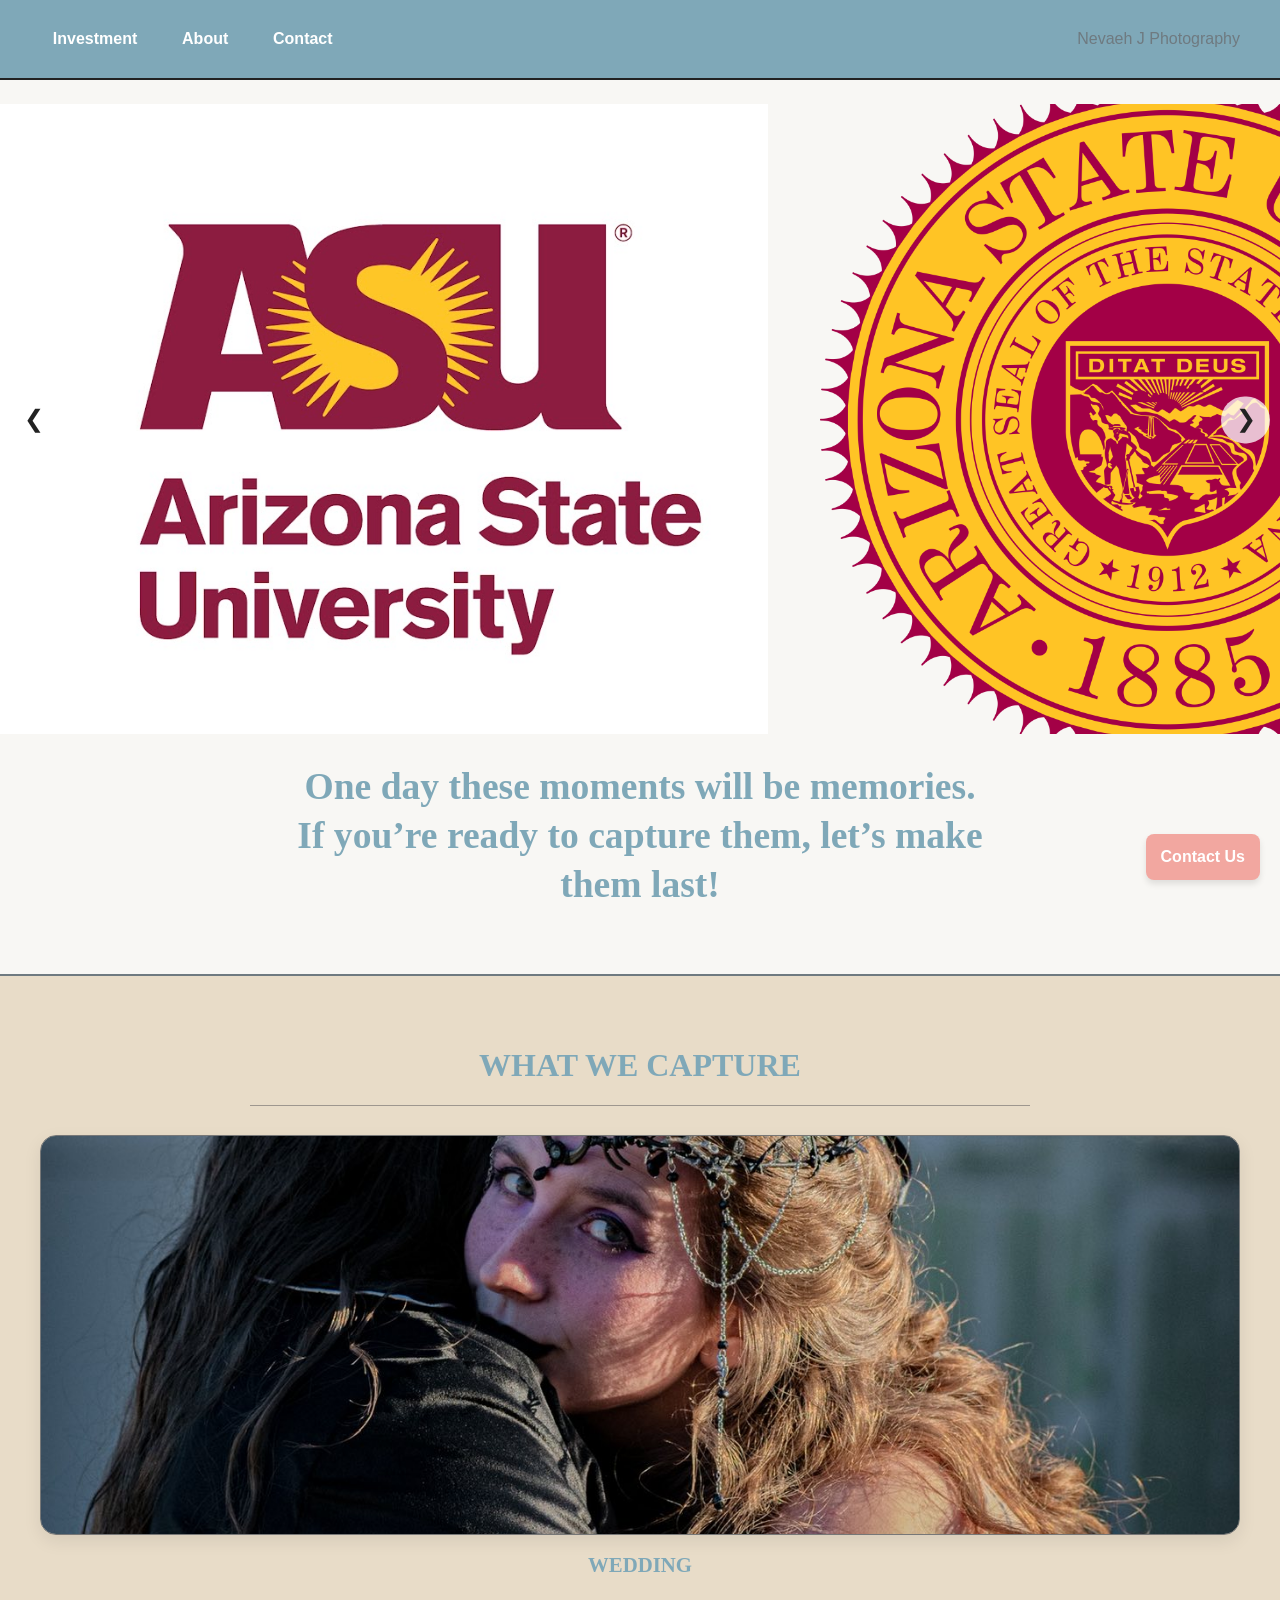
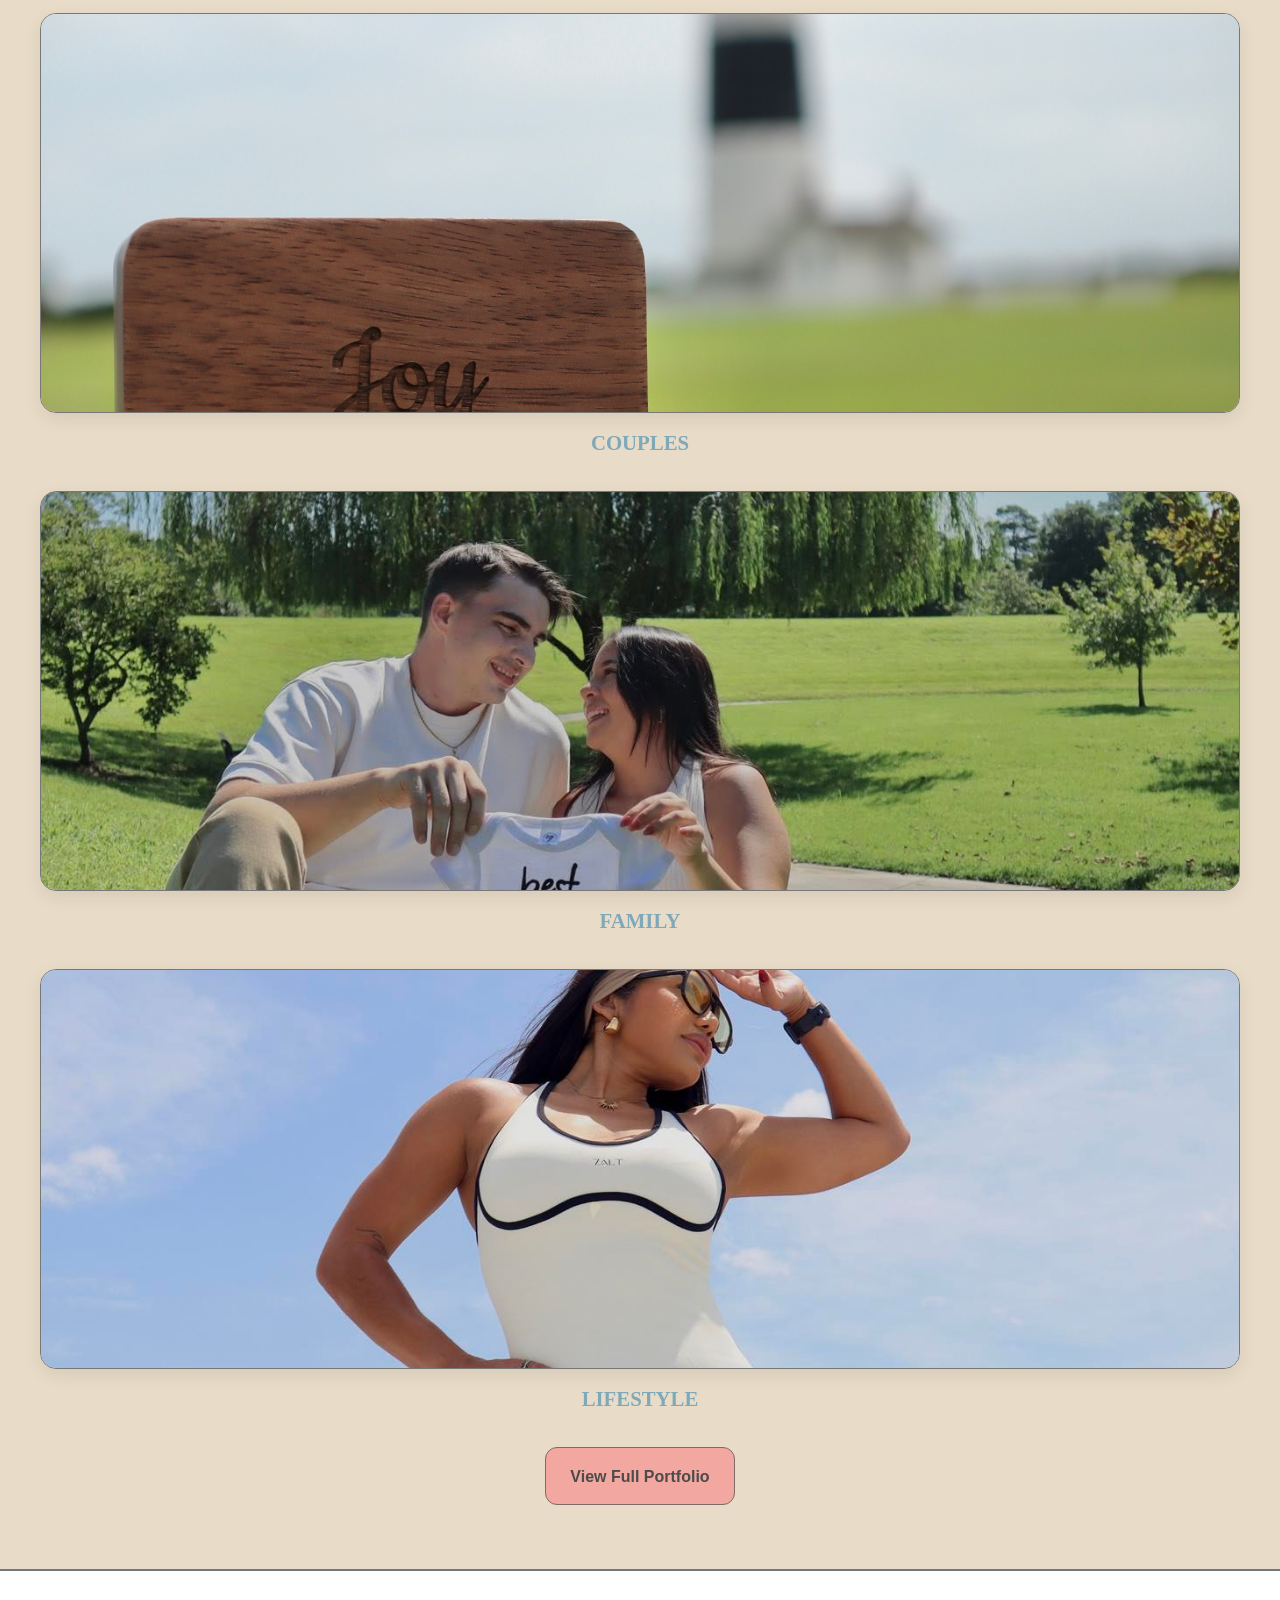
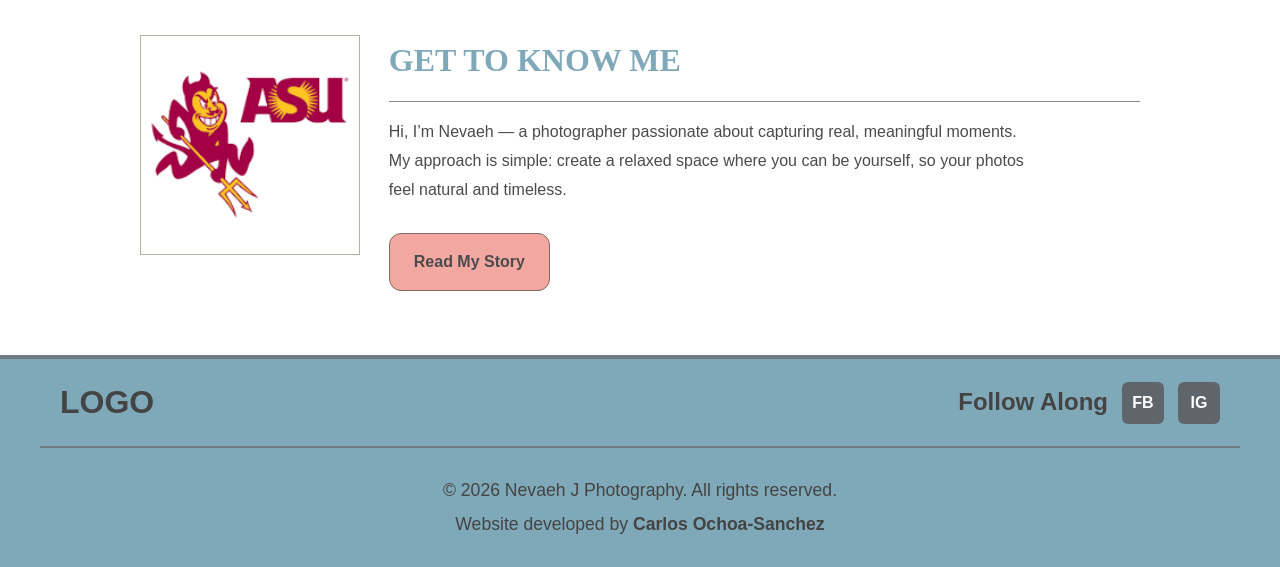
==== commit eaf974e1: "Updated HTML files" ====
--- a/index.html
+++ b/index.html
@@ -199,7 +199,8 @@
     <div class="about-me__content">
       <h2>Get to Know Me</h2>
       <p>
-        Hi, I'm Nevaeh, a passionate photographer based in Jacksonville, NC. I specialize in capturing the beauty of life's most precious moments, from weddings and engagements to family portraits and lifestyle sessions. My approach is all about creating a comfortable and enjoyable experience for my clients, allowing their true personalities to shine through in every shot. With a keen eye for detail and a love for storytelling, I strive to create timeless images that you will cherish for years to come. When I'm not behind the camera, you can find me exploring new places, spending time with loved ones, or indulging in my love for coffee and good books.
+         Hi, I’m Nevaeh — a photographer passionate about capturing real, meaningful moments.
+        My approach is simple: create a relaxed space where you can be yourself, so your photos feel natural and timeless.
       </p>
 
       <a href="about.html" class="about-me__button">Read My Story</a>
@@ -232,7 +233,7 @@
 </footer>
 
   <!-- Scripts -->
-  <script src="scripts.js"></script> <!-- Add JavaScript file if needed -->
+  <script src="script.js"></script> <!-- Add JavaScript file if needed -->
   </div>
 </body>  
 
--- a/styles.css
+++ b/styles.css
@@ -544,10 +544,442 @@
   border: 1px solid #cbbeb0;
 }
 
-/* ==== TABLET ==== */
+/* ======================================================== INVESTMENT / PRICING PAGE ======================================================== */
+
+.investment {
+  text-align: center;
+  background-color: #f8f7f4;
+  padding: 2.5rem 1rem 2rem;
+}
+
+.investment h1 {
+  text-transform: uppercase;
+  letter-spacing: 1px;
+  font-size: 2rem;
+  color: var(--secondary-color);
+  margin-bottom: 0.75rem;
+}
+
+.investment p {
+  font-size: 1.2rem;
+}
+
+.investment p::after {
+  content: "";
+  display: block;
+  width: 220px;
+  height: 1px;
+  background-color: var(--third-color);
+  margin: 0.8rem auto 0;
+}
+
+.pricing-grid {
+  display: grid;
+  grid-template-columns: 1fr; /* 👈 mobile = 1 card */
+  gap: 1.5rem;
+  justify-items: center;
+  width: min(92%, 1000px);
+  margin: 0 auto;
+  
+}
+
+.pricing-card {
+  width: 100%;
+  max-width: 300px; 
+  background-color: #f6efe6;
+  border: 5px solid var(--border-color);
+  text-align: center;
+  padding-bottom: 1.2rem;
+  box-shadow: var(--shadow-soft);
+}
+
+.pricing-card h2 {
+  color: var(--secondary-color);
+  text-transform: uppercase;
+  font-family: var(--font-body);
+  font-size: 1.25rem;
+  padding: 1rem;
+  border-bottom: 1px solid var(--border-color);
+}
+
+.pricing-card ul {
+  text-align: left;
+  padding: 1.2rem 2.2rem;
+  line-height: 1.6;
+  color: var(--text-color);
+}
+
+.price {
+  border-top: 1px solid #eee;
+  margin: 0 1rem;
+  padding: 0.9rem 0;
+  font-size: 1.05rem;
+}
+
+.price strong {
+  font-size: 1.5rem;
+  margin-left: 0.5rem;
+  color: var(--third-color);
+}
+
+
+.card-image {
+  height: 130px;
+  background:
+    linear-gradient(to bottom right, transparent 49.5%, #c8c8c8 50%, transparent 50.5%),
+    linear-gradient(to top right, transparent 49.5%, #c8c8c8 50%, transparent 50.5%);
+  background-color: #f7f7f7;
+  border-bottom: 1px solid #eee;
+}
+
+.pricing-card ul {
+  text-align: left;
+  padding: 1.2rem 2.2rem;
+  line-height: 1.6;
+  color: var(--text-color);
+}
+
+.price {
+  border-top: 1px solid #eee;
+  margin: 0 1rem;
+  padding: 0.9rem 0;
+  font-size: 1.05rem;
+}
+
+.price strong {
+  font-size: 1.5rem;
+  margin-left: 0.5rem;
+  color: var(--third-color);
+}
+
+.unique-idea {
+  width: min(88%, 1050px);
+  margin: 1.5rem auto 4rem;
+  padding: 2rem;
+  border: 5px solid var(--border-color);
+  text-align: center;
+  background-color: #f9f6f1;
+}
+
+.unique-idea h2 {
+  text-transform: uppercase;
+  letter-spacing: 1px;
+  color: var(--secondary-color);
+  font-family: var(--font-body);
+  font-size: 1.7rem;
+}
+
+.unique-idea p {
+  font-size: 1.2rem;
+  margin: 0.6rem 0 1.5rem;
+}
+
+.unique-idea p::after {
+  content: "";
+  display: block;
+  width: 150px;
+  height: 1px;
+  background-color: var(--third-color);
+  margin: 0.8rem auto 0;
+}
+
+.unique-idea form {
+  max-width: 800px;
+  margin: 0 auto;
+}
+
+.form-row {
+  display: grid;
+  grid-template-columns: 1fr;
+  gap: 0.4rem;
+  margin-bottom: 1rem;
+}
+
+.form-label {
+  font-weight: 700;
+  text-align: left;
+  color: var(--third-color);
+}
+
+.form-input {
+  width: 100%;
+  padding: 0.8rem;
+  border: 1px solid #aaa;
+  font-family: var(--font-body);
+}
+
+.form-button {
+  margin-top: 1rem;
+  padding: 0.85rem 3rem;
+  background-color: var(--third-color);
+  color: var(--fourth-color);
+  border: none;
+  border-radius: 6px;
+  font-size: 1.1rem;
+  font-weight: 700;
+  cursor: pointer;
+}
+
+.form-button:hover {
+  background-color: var(--accent-color);
+}
+
+/* ======================================================== ABOUT HERO ============================================= */
+.about-hero {
+  width: min(var(--mobile-width), var(--site-width));
+  margin: 0 auto;
+  display: flex;
+  flex-direction: column;
+  gap: 1.5rem;
+  align-items: center;
+  text-align: center;
+}
+
+.about-hero__image {
+  width: 100%;
+  max-width: 350px;
+  border-radius: 16px;
+  box-shadow: var(--shadow-soft);
+}
+
+.about-hero__content h1 {
+  font-size: 2rem;
+  margin-bottom: 0.8rem;
+}
+
+.about-hero__content p {
+  max-width: 520px;
+  margin: 0 auto;
+  font-size: 1rem;
+}
+
+/* ==== APPROACH ==== */
+.about-approach {
+  text-align: center;
+  background-color: var(--fourth-color);
+  border-top: 2px solid var(--third-color);
+  border-bottom: 2px solid var(--third-color);
+}
+
+.about-approach h2 {
+  text-transform: uppercase;
+  font-size: 1.8rem;
+  margin-bottom: 2rem;
+}
+
+.approach-list {
+  width: min(var(--mobile-width), 900px);
+  margin: 0 auto;
+  display: flex;
+  flex-direction: column;
+  gap: 1.5rem;
+}
+
+.approach-list article h3 {
+  font-size: 1.2rem;
+  margin-bottom: 0.4rem;
+}
+
+.approach-list article p {
+  font-size: 0.95rem;
+  max-width: 420px;
+  margin: 0 auto;
+}
+
+/* ==== PERSONAL ==== */
+.about-personal {
+  width: min(var(--mobile-width), var(--site-width));
+  margin: 0 auto;
+  display: flex;
+  flex-direction: column;
+  gap: 1.5rem;
+  align-items: center;
+  text-align: center;
+}
+
+.about-personal__image {
+  width: 100%;
+  max-width: 350px;
+  border-radius: 16px;
+  box-shadow: var(--shadow-soft);
+}
+
+.about-personal__content h2 {
+  font-size: 1.6rem;
+  margin-bottom: 0.8rem;
+}
+
+.about-personal__content p {
+  max-width: 520px;
+  margin: 0 auto;
+  font-size: 1rem;
+}
+
+/* ==== CTA ==== */
+.about-cta {
+  text-align: center;
+  padding-bottom: 3rem;
+}
+
+.about-cta h2 {
+  font-size: 1.5rem;
+  margin-bottom: 1.5rem;
+}
+
+.about-cta__buttons {
+  display: flex;
+  flex-direction: column;
+  gap: 1rem;
+  align-items: center;
+}
+
+.about-cta__buttons .button,
+.about-cta__buttons .cta-button {
+  min-width: 180px;
+  text-align: center;
+}
+
+/* ======================================================== CONTACT PAGE ======================================================== */
+
+.contact-hero {
+  text-align: center;
+  background-color: #f8f7f4;
+  padding: 2.5rem 1rem 2rem;
+}
+
+.contact-hero h1 {
+  text-transform: uppercase;
+  letter-spacing: 1px;
+  font-size: 2rem;
+  color: var(--secondary-color);
+  margin-bottom: 0.75rem;
+}
+
+.contact-hero p {
+  font-size: 1.2rem;
+  max-width: 600px;
+  margin: 0 auto;
+}
+
+.contact-hero p::after {
+  content: "";
+  display: block;
+  width: 220px;
+  height: 1px;
+  background-color: var(--third-color);
+  margin: 0.8rem auto 0;
+}
+
+.contact-section {
+  padding: 2rem;
+  
+}
+
+.contact-form {
+  max-width: 900px;
+  margin: 0 auto;
+  background-color: #f6efe6;
+  padding: 2rem;
+  border: 5px solid var(--border-color);
+}
+
+.contact-form label {
+  display: block;
+  text-align: left;
+  margin: 0 0 0.4rem;
+  font-weight: 700;
+  color: var(--text-color);
+}
+
+.contact-form input,
+.contact-form textarea,
+.contact-form select {
+  display: block;
+  width: 100%;
+  min-height: 52px;
+  margin: 0 0 1.2rem;
+  padding: 0.8rem 1rem;
+  border: 1px solid #aaa;
+  background-color: #fffdfa;
+  font-family: var(--font-body);
+  font-size: 1rem;
+}
+
+.contact-form textarea {
+  min-height: 120px;
+  resize: vertical;
+}
+
+.contact-submit,
+.contact-form button {
+  display: block;
+  width: min(100%, 320px);
+  margin: 1.5rem auto;
+  padding: 0.9rem 1rem;
+  background-color: var(--third-color);
+  color: var(--fourth-color);
+  border: none;
+  border-radius: 6px;
+  font-size: 1.2rem;
+  font-weight: 700;
+}
+
+.contact-alt {
+  text-align: center;
+  margin-top: 1.5rem;
+}
+
+.contact-alt a {
+  font-weight: 700;
+  text-decoration: underline;
+}
+
+.contact-form button:hover {
+  background-color: var(--accent-color);
+  color: var(--third-color);
+  cursor: pointer;
+}
+
+nav {
+  position: relative;
+}
+
+.menu-toggle {
+  display: block;
+  margin-left: auto;
+  order: 2;
+}
+
+.logo,
+.nav-logo {
+  order: 1;
+}
+
+.nav-links {
+  position: absolute;
+  top: calc(100% + 8px);
+  right: 0;
+  left: auto;
+
+  display: none;
+  flex-direction: column;
+  width: 180px;
+  padding: 0.8rem;
+
+  background-color: var(--secondary-color);
+  border-radius: 12px;
+  box-shadow: var(--shadow-soft);
+  z-index: 3000;
+}
+
+.nav-links.show {
+  display: flex;
+}
+
+/* ======================================================== TABLET ======================================================== */
 @media (min-width: 768px) {
 
-   .menu-toggle {
+  .menu-toggle {
     display: none;
   }
 
@@ -563,10 +995,19 @@
     gap: 1.2rem;
   }
 
-  .nav-links li a {
-    padding: 0;
-  }
-}
+  .pricing-grid {
+  grid-template-columns: repeat(2, 1fr);
+}
+
+
+  .form-row {
+    grid-template-columns: 190px 1fr;
+    align-items: center;
+  }
+
+  .form-label {
+    text-align: right;
+  }
 
   .slide {
     flex: 0 0 60%;
@@ -577,36 +1018,26 @@
   }
 
   .capture-preview__list {
-  display: flex;
-  flex-direction: column;
-  gap: 2rem;
-}
-
-.capture-preview__item {
-  width: 100%;
-}
-
-/* Make all images same size */
-.capture-card__image {
-  width: 100%;
-  height: 260px;
-  object-fit: cover;
-  border-radius: 18px;
-  box-shadow: 0 6px 18px rgba(0,0,0,0.08);
-}
-
-/* Title styling */
-.capture-card__title {
-  margin-top: 0.8rem;
-  font-size: 1.3rem;
-  text-align: center;
-  font-family: var(--font-heading);
-  color: var(--secondary-color);
-}
+    display: flex;
+    flex-direction: column;
+    gap: 2rem;
+  }
+
+  .capture-preview__item {
+    width: 100%;
+  }
 
   .capture-card__image,
   .capture-preview__item:first-child .capture-card__image {
     height: 400px;
+  }
+
+  .capture-card__title {
+    margin-top: 0.8rem;
+    font-size: 1.3rem;
+    text-align: center;
+    font-family: var(--font-heading);
+    color: var(--secondary-color);
   }
 
   .about-me__container {
@@ -640,8 +1071,49 @@
     border-radius: 0;
   }
 
-
-/* ==== DESKTOP ==== */
+  .about-hero {
+    flex-direction: row;
+    text-align: left;
+    align-items: center;
+  }
+
+  .about-hero__content {
+    flex: 1;
+  }
+
+  .about-hero__image {
+    flex: 1;
+  }
+
+  .approach-list {
+    flex-direction: row;
+    justify-content: space-between;
+  }
+
+  .approach-list article {
+    flex: 1;
+  }
+
+  .about-personal {
+    flex-direction: row;
+    text-align: left;
+    align-items: center;
+  }
+
+  .about-personal__content {
+    flex: 1;
+  }
+
+  .about-personal__image {
+    flex: 1;
+  }
+
+  .about-cta__buttons {
+    flex-direction: row;
+    justify-content: center;
+  }
+
+/* ======================================================== DESKTOP ======================================================== */
 @media (min-width: 1024px) {
   nav,
   .capture-preview__container,
--- a/styles.css
+++ b/styles.css
@@ -544,10 +544,442 @@
   border: 1px solid #cbbeb0;
 }
 
-/* ==== TABLET ==== */
+/* ======================================================== INVESTMENT / PRICING PAGE ======================================================== */
+
+.investment {
+  text-align: center;
+  background-color: #f8f7f4;
+  padding: 2.5rem 1rem 2rem;
+}
+
+.investment h1 {
+  text-transform: uppercase;
+  letter-spacing: 1px;
+  font-size: 2rem;
+  color: var(--secondary-color);
+  margin-bottom: 0.75rem;
+}
+
+.investment p {
+  font-size: 1.2rem;
+}
+
+.investment p::after {
+  content: "";
+  display: block;
+  width: 220px;
+  height: 1px;
+  background-color: var(--third-color);
+  margin: 0.8rem auto 0;
+}
+
+.pricing-grid {
+  display: grid;
+  grid-template-columns: 1fr; /* 👈 mobile = 1 card */
+  gap: 1.5rem;
+  justify-items: center;
+  width: min(92%, 1000px);
+  margin: 0 auto;
+  
+}
+
+.pricing-card {
+  width: 100%;
+  max-width: 300px; 
+  background-color: #f6efe6;
+  border: 5px solid var(--border-color);
+  text-align: center;
+  padding-bottom: 1.2rem;
+  box-shadow: var(--shadow-soft);
+}
+
+.pricing-card h2 {
+  color: var(--secondary-color);
+  text-transform: uppercase;
+  font-family: var(--font-body);
+  font-size: 1.25rem;
+  padding: 1rem;
+  border-bottom: 1px solid var(--border-color);
+}
+
+.pricing-card ul {
+  text-align: left;
+  padding: 1.2rem 2.2rem;
+  line-height: 1.6;
+  color: var(--text-color);
+}
+
+.price {
+  border-top: 1px solid #eee;
+  margin: 0 1rem;
+  padding: 0.9rem 0;
+  font-size: 1.05rem;
+}
+
+.price strong {
+  font-size: 1.5rem;
+  margin-left: 0.5rem;
+  color: var(--third-color);
+}
+
+
+.card-image {
+  height: 130px;
+  background:
+    linear-gradient(to bottom right, transparent 49.5%, #c8c8c8 50%, transparent 50.5%),
+    linear-gradient(to top right, transparent 49.5%, #c8c8c8 50%, transparent 50.5%);
+  background-color: #f7f7f7;
+  border-bottom: 1px solid #eee;
+}
+
+.pricing-card ul {
+  text-align: left;
+  padding: 1.2rem 2.2rem;
+  line-height: 1.6;
+  color: var(--text-color);
+}
+
+.price {
+  border-top: 1px solid #eee;
+  margin: 0 1rem;
+  padding: 0.9rem 0;
+  font-size: 1.05rem;
+}
+
+.price strong {
+  font-size: 1.5rem;
+  margin-left: 0.5rem;
+  color: var(--third-color);
+}
+
+.unique-idea {
+  width: min(88%, 1050px);
+  margin: 1.5rem auto 4rem;
+  padding: 2rem;
+  border: 5px solid var(--border-color);
+  text-align: center;
+  background-color: #f9f6f1;
+}
+
+.unique-idea h2 {
+  text-transform: uppercase;
+  letter-spacing: 1px;
+  color: var(--secondary-color);
+  font-family: var(--font-body);
+  font-size: 1.7rem;
+}
+
+.unique-idea p {
+  font-size: 1.2rem;
+  margin: 0.6rem 0 1.5rem;
+}
+
+.unique-idea p::after {
+  content: "";
+  display: block;
+  width: 150px;
+  height: 1px;
+  background-color: var(--third-color);
+  margin: 0.8rem auto 0;
+}
+
+.unique-idea form {
+  max-width: 800px;
+  margin: 0 auto;
+}
+
+.form-row {
+  display: grid;
+  grid-template-columns: 1fr;
+  gap: 0.4rem;
+  margin-bottom: 1rem;
+}
+
+.form-label {
+  font-weight: 700;
+  text-align: left;
+  color: var(--third-color);
+}
+
+.form-input {
+  width: 100%;
+  padding: 0.8rem;
+  border: 1px solid #aaa;
+  font-family: var(--font-body);
+}
+
+.form-button {
+  margin-top: 1rem;
+  padding: 0.85rem 3rem;
+  background-color: var(--third-color);
+  color: var(--fourth-color);
+  border: none;
+  border-radius: 6px;
+  font-size: 1.1rem;
+  font-weight: 700;
+  cursor: pointer;
+}
+
+.form-button:hover {
+  background-color: var(--accent-color);
+}
+
+/* ======================================================== ABOUT HERO ============================================= */
+.about-hero {
+  width: min(var(--mobile-width), var(--site-width));
+  margin: 0 auto;
+  display: flex;
+  flex-direction: column;
+  gap: 1.5rem;
+  align-items: center;
+  text-align: center;
+}
+
+.about-hero__image {
+  width: 100%;
+  max-width: 350px;
+  border-radius: 16px;
+  box-shadow: var(--shadow-soft);
+}
+
+.about-hero__content h1 {
+  font-size: 2rem;
+  margin-bottom: 0.8rem;
+}
+
+.about-hero__content p {
+  max-width: 520px;
+  margin: 0 auto;
+  font-size: 1rem;
+}
+
+/* ==== APPROACH ==== */
+.about-approach {
+  text-align: center;
+  background-color: var(--fourth-color);
+  border-top: 2px solid var(--third-color);
+  border-bottom: 2px solid var(--third-color);
+}
+
+.about-approach h2 {
+  text-transform: uppercase;
+  font-size: 1.8rem;
+  margin-bottom: 2rem;
+}
+
+.approach-list {
+  width: min(var(--mobile-width), 900px);
+  margin: 0 auto;
+  display: flex;
+  flex-direction: column;
+  gap: 1.5rem;
+}
+
+.approach-list article h3 {
+  font-size: 1.2rem;
+  margin-bottom: 0.4rem;
+}
+
+.approach-list article p {
+  font-size: 0.95rem;
+  max-width: 420px;
+  margin: 0 auto;
+}
+
+/* ==== PERSONAL ==== */
+.about-personal {
+  width: min(var(--mobile-width), var(--site-width));
+  margin: 0 auto;
+  display: flex;
+  flex-direction: column;
+  gap: 1.5rem;
+  align-items: center;
+  text-align: center;
+}
+
+.about-personal__image {
+  width: 100%;
+  max-width: 350px;
+  border-radius: 16px;
+  box-shadow: var(--shadow-soft);
+}
+
+.about-personal__content h2 {
+  font-size: 1.6rem;
+  margin-bottom: 0.8rem;
+}
+
+.about-personal__content p {
+  max-width: 520px;
+  margin: 0 auto;
+  font-size: 1rem;
+}
+
+/* ==== CTA ==== */
+.about-cta {
+  text-align: center;
+  padding-bottom: 3rem;
+}
+
+.about-cta h2 {
+  font-size: 1.5rem;
+  margin-bottom: 1.5rem;
+}
+
+.about-cta__buttons {
+  display: flex;
+  flex-direction: column;
+  gap: 1rem;
+  align-items: center;
+}
+
+.about-cta__buttons .button,
+.about-cta__buttons .cta-button {
+  min-width: 180px;
+  text-align: center;
+}
+
+/* ======================================================== CONTACT PAGE ======================================================== */
+
+.contact-hero {
+  text-align: center;
+  background-color: #f8f7f4;
+  padding: 2.5rem 1rem 2rem;
+}
+
+.contact-hero h1 {
+  text-transform: uppercase;
+  letter-spacing: 1px;
+  font-size: 2rem;
+  color: var(--secondary-color);
+  margin-bottom: 0.75rem;
+}
+
+.contact-hero p {
+  font-size: 1.2rem;
+  max-width: 600px;
+  margin: 0 auto;
+}
+
+.contact-hero p::after {
+  content: "";
+  display: block;
+  width: 220px;
+  height: 1px;
+  background-color: var(--third-color);
+  margin: 0.8rem auto 0;
+}
+
+.contact-section {
+  padding: 2rem;
+  
+}
+
+.contact-form {
+  max-width: 900px;
+  margin: 0 auto;
+  background-color: #f6efe6;
+  padding: 2rem;
+  border: 5px solid var(--border-color);
+}
+
+.contact-form label {
+  display: block;
+  text-align: left;
+  margin: 0 0 0.4rem;
+  font-weight: 700;
+  color: var(--text-color);
+}
+
+.contact-form input,
+.contact-form textarea,
+.contact-form select {
+  display: block;
+  width: 100%;
+  min-height: 52px;
+  margin: 0 0 1.2rem;
+  padding: 0.8rem 1rem;
+  border: 1px solid #aaa;
+  background-color: #fffdfa;
+  font-family: var(--font-body);
+  font-size: 1rem;
+}
+
+.contact-form textarea {
+  min-height: 120px;
+  resize: vertical;
+}
+
+.contact-submit,
+.contact-form button {
+  display: block;
+  width: min(100%, 320px);
+  margin: 1.5rem auto;
+  padding: 0.9rem 1rem;
+  background-color: var(--third-color);
+  color: var(--fourth-color);
+  border: none;
+  border-radius: 6px;
+  font-size: 1.2rem;
+  font-weight: 700;
+}
+
+.contact-alt {
+  text-align: center;
+  margin-top: 1.5rem;
+}
+
+.contact-alt a {
+  font-weight: 700;
+  text-decoration: underline;
+}
+
+.contact-form button:hover {
+  background-color: var(--accent-color);
+  color: var(--third-color);
+  cursor: pointer;
+}
+
+nav {
+  position: relative;
+}
+
+.menu-toggle {
+  display: block;
+  margin-left: auto;
+  order: 2;
+}
+
+.logo,
+.nav-logo {
+  order: 1;
+}
+
+.nav-links {
+  position: absolute;
+  top: calc(100% + 8px);
+  right: 0;
+  left: auto;
+
+  display: none;
+  flex-direction: column;
+  width: 180px;
+  padding: 0.8rem;
+
+  background-color: var(--secondary-color);
+  border-radius: 12px;
+  box-shadow: var(--shadow-soft);
+  z-index: 3000;
+}
+
+.nav-links.show {
+  display: flex;
+}
+
+/* ======================================================== TABLET ======================================================== */
 @media (min-width: 768px) {
 
-   .menu-toggle {
+  .menu-toggle {
     display: none;
   }
 
@@ -563,10 +995,19 @@
     gap: 1.2rem;
   }
 
-  .nav-links li a {
-    padding: 0;
-  }
-}
+  .pricing-grid {
+  grid-template-columns: repeat(2, 1fr);
+}
+
+
+  .form-row {
+    grid-template-columns: 190px 1fr;
+    align-items: center;
+  }
+
+  .form-label {
+    text-align: right;
+  }
 
   .slide {
     flex: 0 0 60%;
@@ -577,36 +1018,26 @@
   }
 
   .capture-preview__list {
-  display: flex;
-  flex-direction: column;
-  gap: 2rem;
-}
-
-.capture-preview__item {
-  width: 100%;
-}
-
-/* Make all images same size */
-.capture-card__image {
-  width: 100%;
-  height: 260px;
-  object-fit: cover;
-  border-radius: 18px;
-  box-shadow: 0 6px 18px rgba(0,0,0,0.08);
-}
-
-/* Title styling */
-.capture-card__title {
-  margin-top: 0.8rem;
-  font-size: 1.3rem;
-  text-align: center;
-  font-family: var(--font-heading);
-  color: var(--secondary-color);
-}
+    display: flex;
+    flex-direction: column;
+    gap: 2rem;
+  }
+
+  .capture-preview__item {
+    width: 100%;
+  }
 
   .capture-card__image,
   .capture-preview__item:first-child .capture-card__image {
     height: 400px;
+  }
+
+  .capture-card__title {
+    margin-top: 0.8rem;
+    font-size: 1.3rem;
+    text-align: center;
+    font-family: var(--font-heading);
+    color: var(--secondary-color);
   }
 
   .about-me__container {
@@ -640,8 +1071,49 @@
     border-radius: 0;
   }
 
-
-/* ==== DESKTOP ==== */
+  .about-hero {
+    flex-direction: row;
+    text-align: left;
+    align-items: center;
+  }
+
+  .about-hero__content {
+    flex: 1;
+  }
+
+  .about-hero__image {
+    flex: 1;
+  }
+
+  .approach-list {
+    flex-direction: row;
+    justify-content: space-between;
+  }
+
+  .approach-list article {
+    flex: 1;
+  }
+
+  .about-personal {
+    flex-direction: row;
+    text-align: left;
+    align-items: center;
+  }
+
+  .about-personal__content {
+    flex: 1;
+  }
+
+  .about-personal__image {
+    flex: 1;
+  }
+
+  .about-cta__buttons {
+    flex-direction: row;
+    justify-content: center;
+  }
+
+/* ======================================================== DESKTOP ======================================================== */
 @media (min-width: 1024px) {
   nav,
   .capture-preview__container,
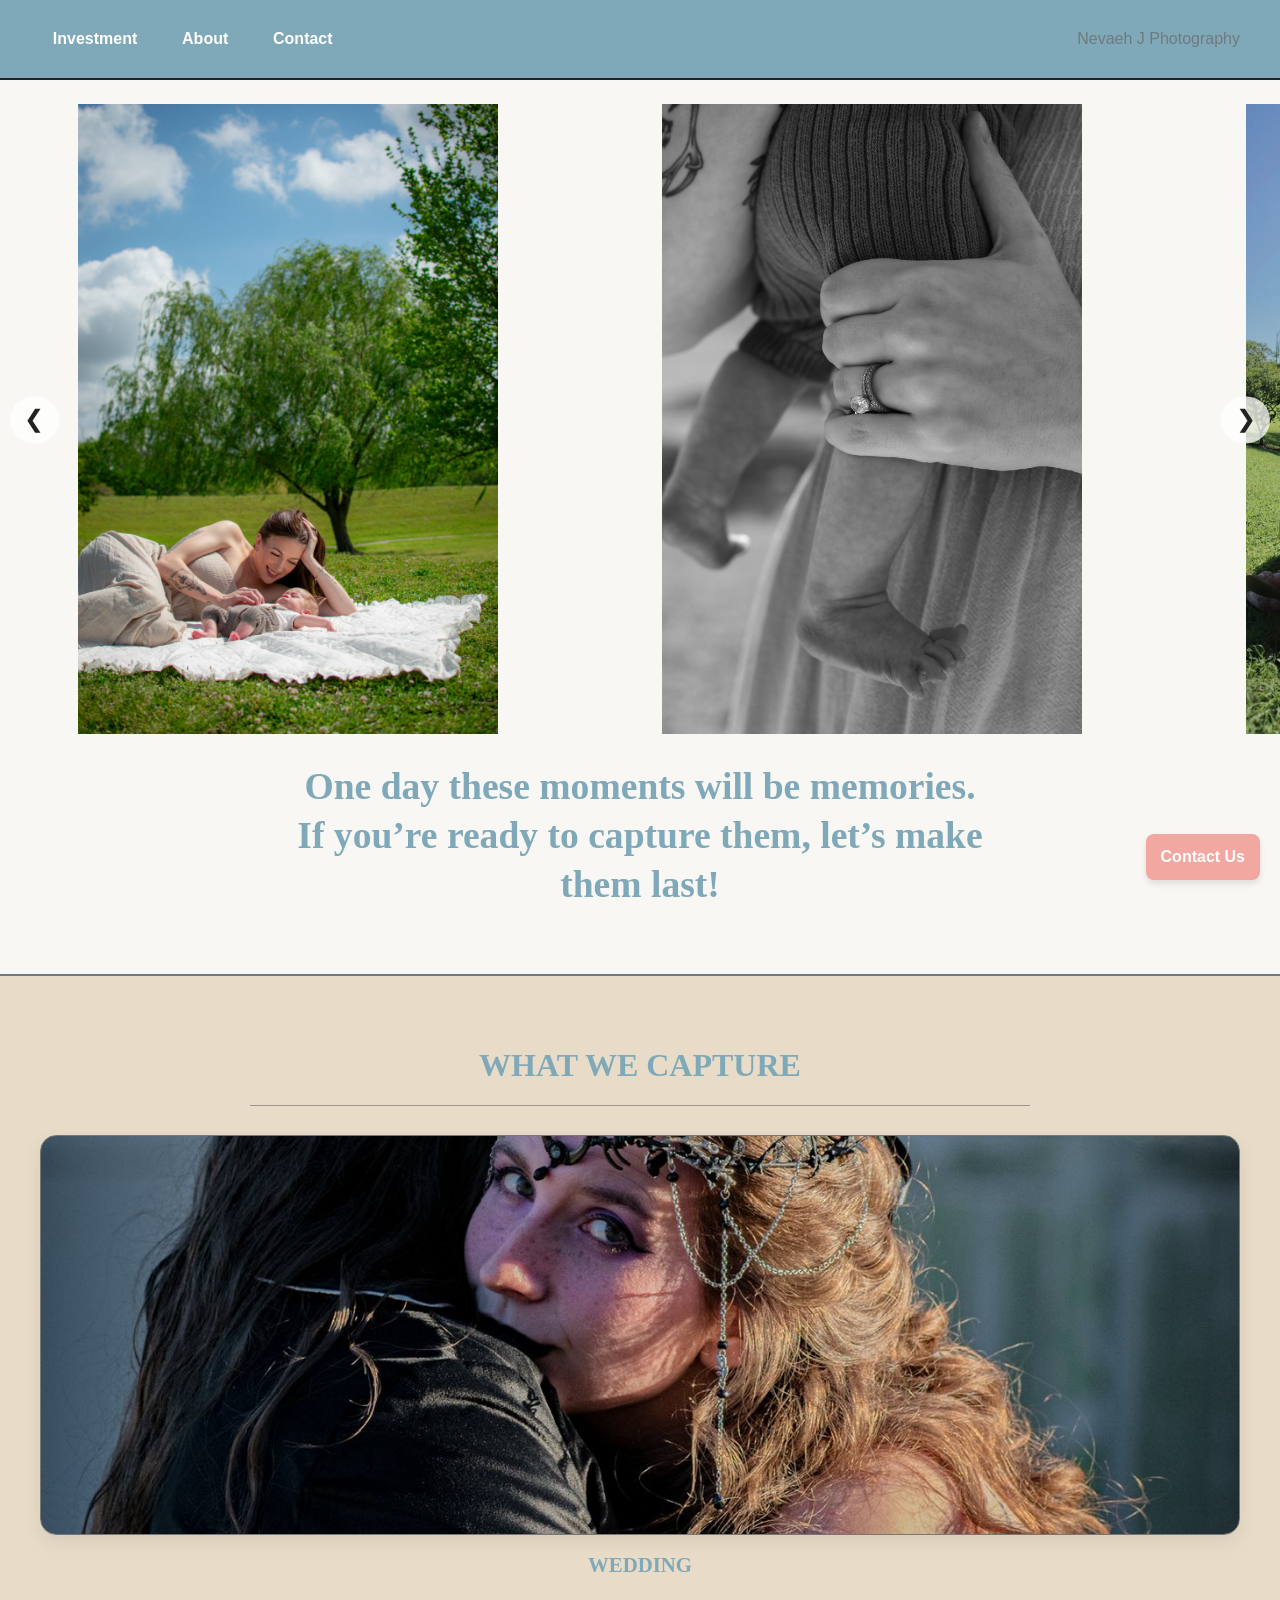
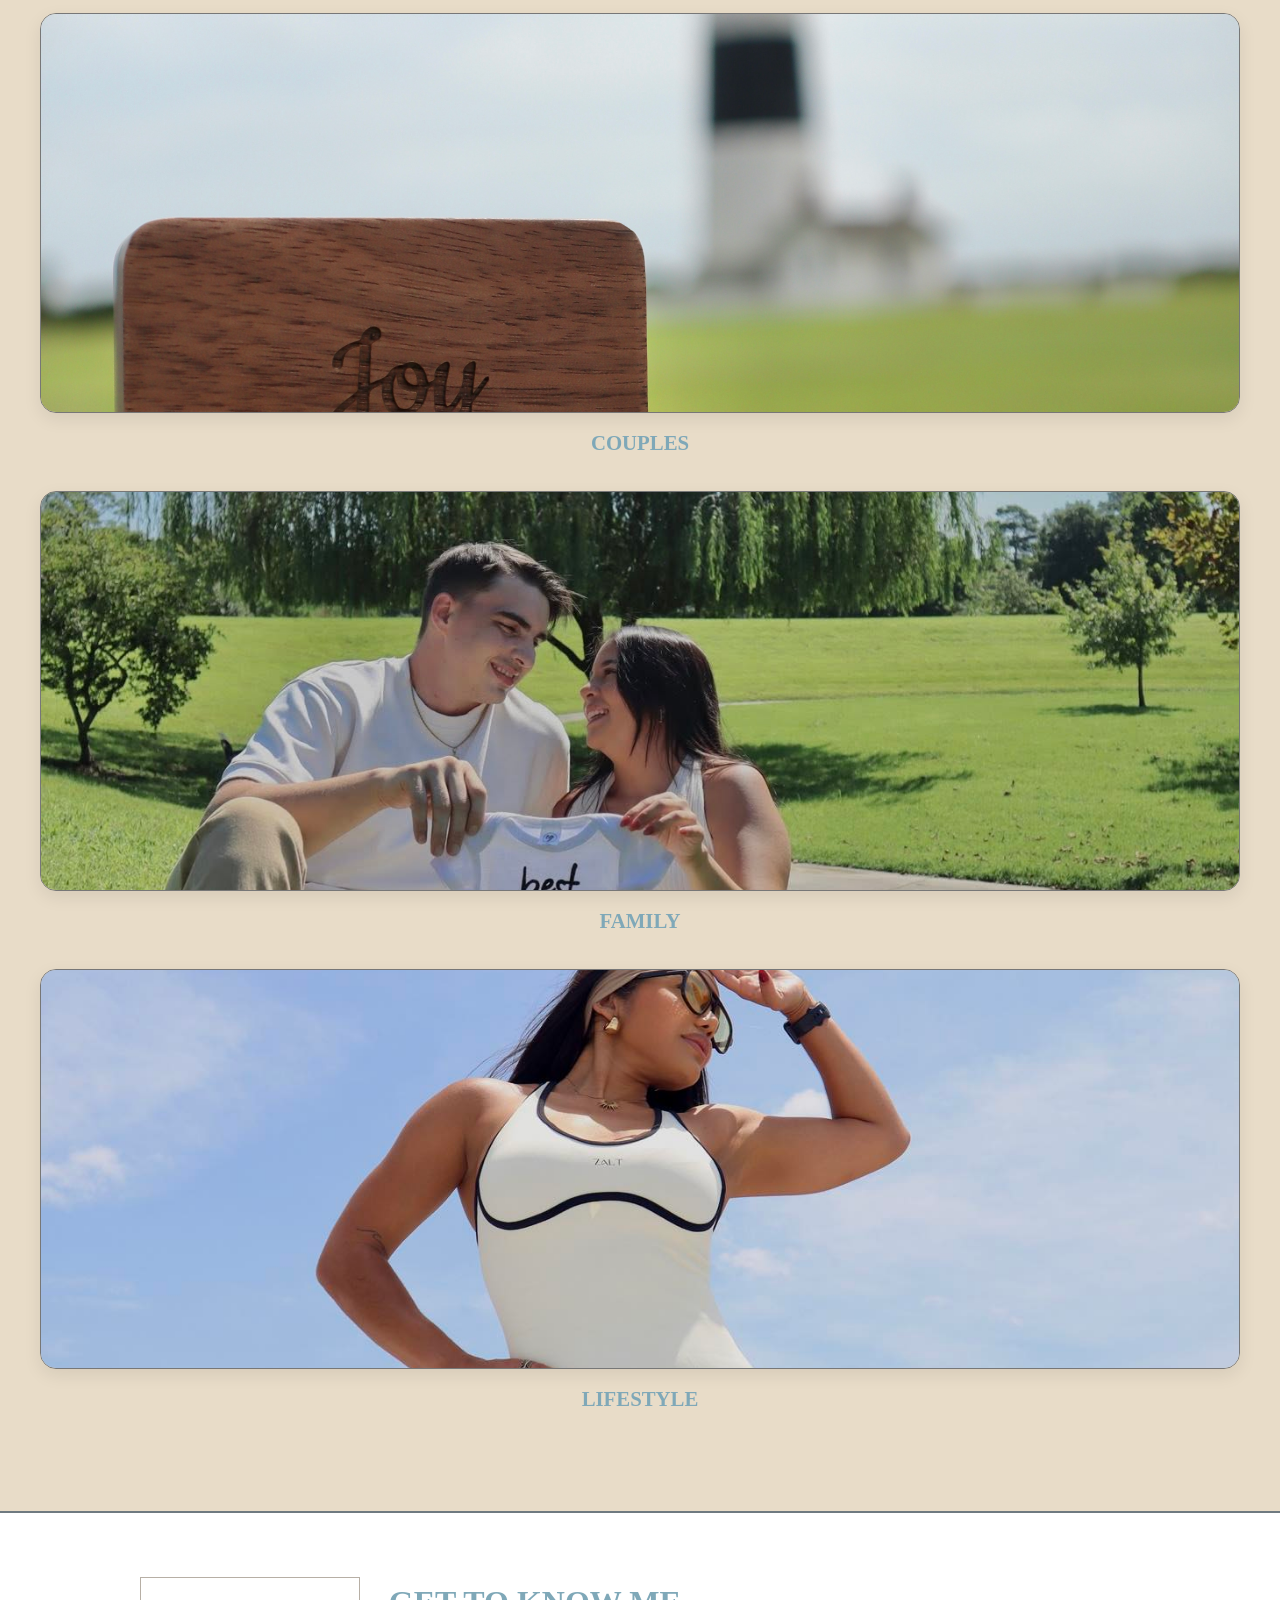
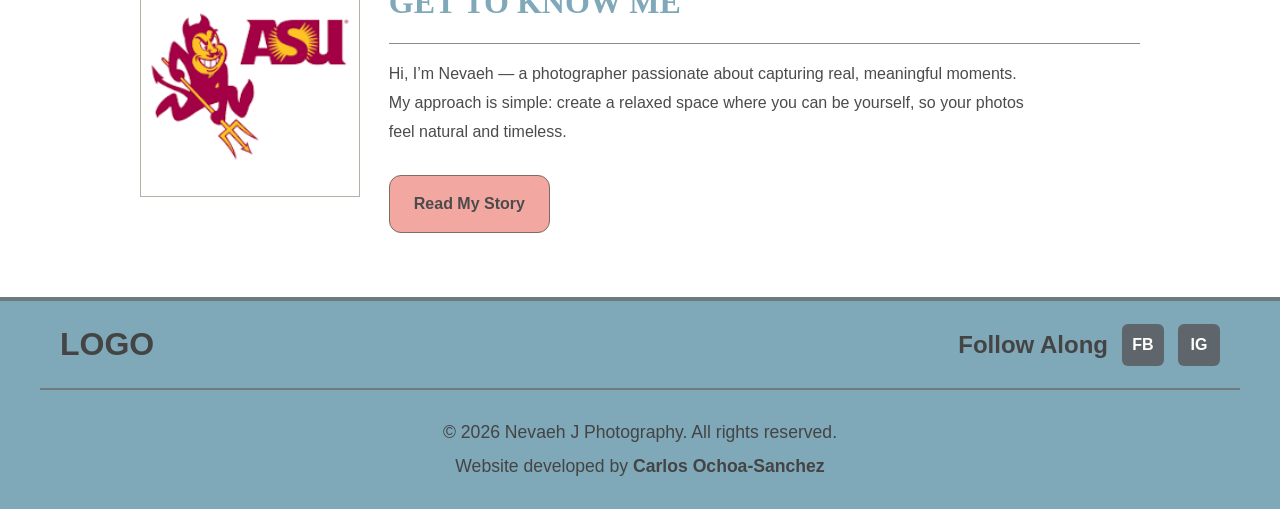
==== commit 3014430e: "added images" ====
--- a/index.html
+++ b/index.html
@@ -104,23 +104,43 @@
   <div class="slider-window">
     <div class="slides">
       <figure class="slide">
-        <img src="images/Asu.jpg" alt="Photography sample 1" loading="lazy">
-      </figure>
-
-      <figure class="slide">
-        <img src="images/asulogo.png" alt="Photography sample 2" loading="lazy">
-      </figure>
-
-      <figure class="slide">
-        <img src="images/sparky.jpg" alt="Photography sample 3" loading="lazy">
-      </figure>
-
-      <figure class="slide">
-        <img src="images/Asu.jpg" alt="Photography sample 4" loading="lazy">
-      </figure>
-
-      <figure class="slide">
-        <img src="images/asulogo.png" alt="Photography sample 5" loading="lazy">
+        <img src="images/family.JPEG" alt="Photography sample 1" loading="lazy">
+      </figure>
+
+      <figure class="slide">
+        <img src="images/Baby.JPEG" alt="Photography sample 2" loading="lazy">
+      </figure>
+
+      <figure class="slide">
+        <img src="images/BabyAnnouncement.jpg" alt="Photography sample 3" loading="lazy">
+      </figure>
+
+      <figure class="slide">
+        <img src="images/BeachSession.jpg" alt="Photography sample 4" loading="lazy">
+      </figure>
+
+      <figure class="slide">
+        <img src="images/Pregnancy.jpg" alt="Photography sample 5" loading="lazy">
+      </figure>
+
+      <figure class="slide">
+        <img src="images/FamilySession.jpg" alt="Photography sample 6" loading="lazy">
+      </figure>
+
+      <figure class="slide">
+        <img src="images/Mothersession.JPG" alt="Photography sample 7" loading="lazy">
+      </figure>
+
+      <figure class="slide">
+        <img src="images/Baby2.JPG" alt="Photography sample 8" loading="lazy">
+      </figure>
+
+      <figure class="slide">
+        <img src="images/Couples.jpg" alt="Photography sample 9" loading="lazy">
+      </figure>
+
+      <figure class="slide">
+        <img src="images/IMG_0192.jpg" alt="Photography sample 10" loading="lazy">
       </figure>
     </div>
   </div>
@@ -182,9 +202,6 @@
       </li>
     </ul>
 
-    <div class="capture-preview__cta">
-      <a href="portfolio.html" class="button">View Full Portfolio</a>
-    </div>
   </div>
 </section>
 
--- a/styles.css
+++ b/styles.css
@@ -154,21 +154,25 @@
 }
 
 .slides {
+  
   display: flex;
-  gap: 1rem;
+  gap: 0.5rem;
   transition: transform 0.5s ease-in-out;
   align-items: center;
 }
 
+
 .slide {
-  flex: 0 0 85%;
+  flex: 0 0 45%;
 }
 
 .slide img {
-  width: 100%;
-  height: 58vh;
-  object-fit: cover;
-  border-radius: 0;
+  
+  width: 100%;
+  height: auto;
+  max-height: 70vh;
+  object-fit: contain;
+  display: block;
 }
 
 .arrow {
@@ -1010,12 +1014,8 @@
   }
 
   .slide {
-    flex: 0 0 60%;
-  }
-
-  .slide img {
-    height: 70vh;
-  }
+  flex: 0 0 45%;
+}
 
   .capture-preview__list {
     display: flex;
@@ -1112,6 +1112,8 @@
     flex-direction: row;
     justify-content: center;
   }
+
+}
 
 /* ======================================================== DESKTOP ======================================================== */
 @media (min-width: 1024px) {
--- a/styles.css
+++ b/styles.css
@@ -154,21 +154,25 @@
 }
 
 .slides {
+  
   display: flex;
-  gap: 1rem;
+  gap: 0.5rem;
   transition: transform 0.5s ease-in-out;
   align-items: center;
 }
 
+
 .slide {
-  flex: 0 0 85%;
+  flex: 0 0 45%;
 }
 
 .slide img {
-  width: 100%;
-  height: 58vh;
-  object-fit: cover;
-  border-radius: 0;
+  
+  width: 100%;
+  height: auto;
+  max-height: 70vh;
+  object-fit: contain;
+  display: block;
 }
 
 .arrow {
@@ -1010,12 +1014,8 @@
   }
 
   .slide {
-    flex: 0 0 60%;
-  }
-
-  .slide img {
-    height: 70vh;
-  }
+  flex: 0 0 45%;
+}
 
   .capture-preview__list {
     display: flex;
@@ -1112,6 +1112,8 @@
     flex-direction: row;
     justify-content: center;
   }
+
+}
 
 /* ======================================================== DESKTOP ======================================================== */
 @media (min-width: 1024px) {
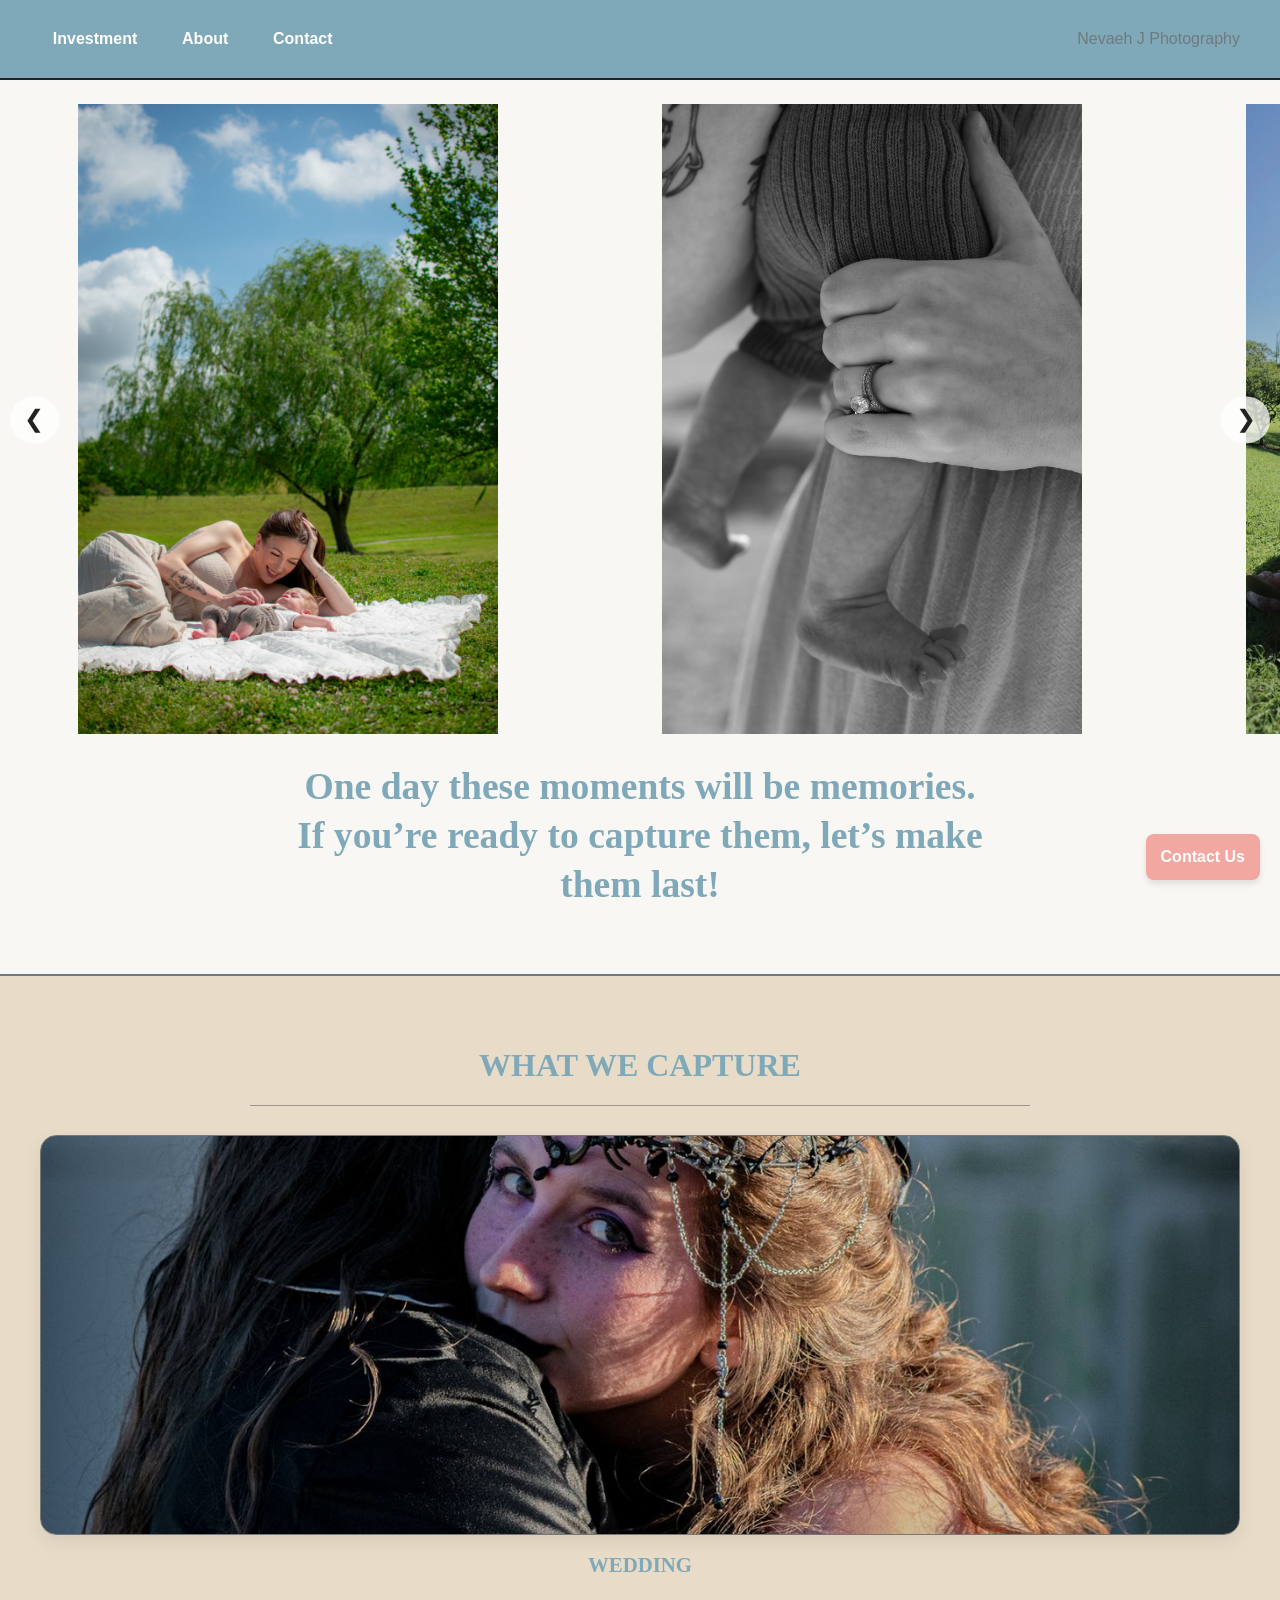
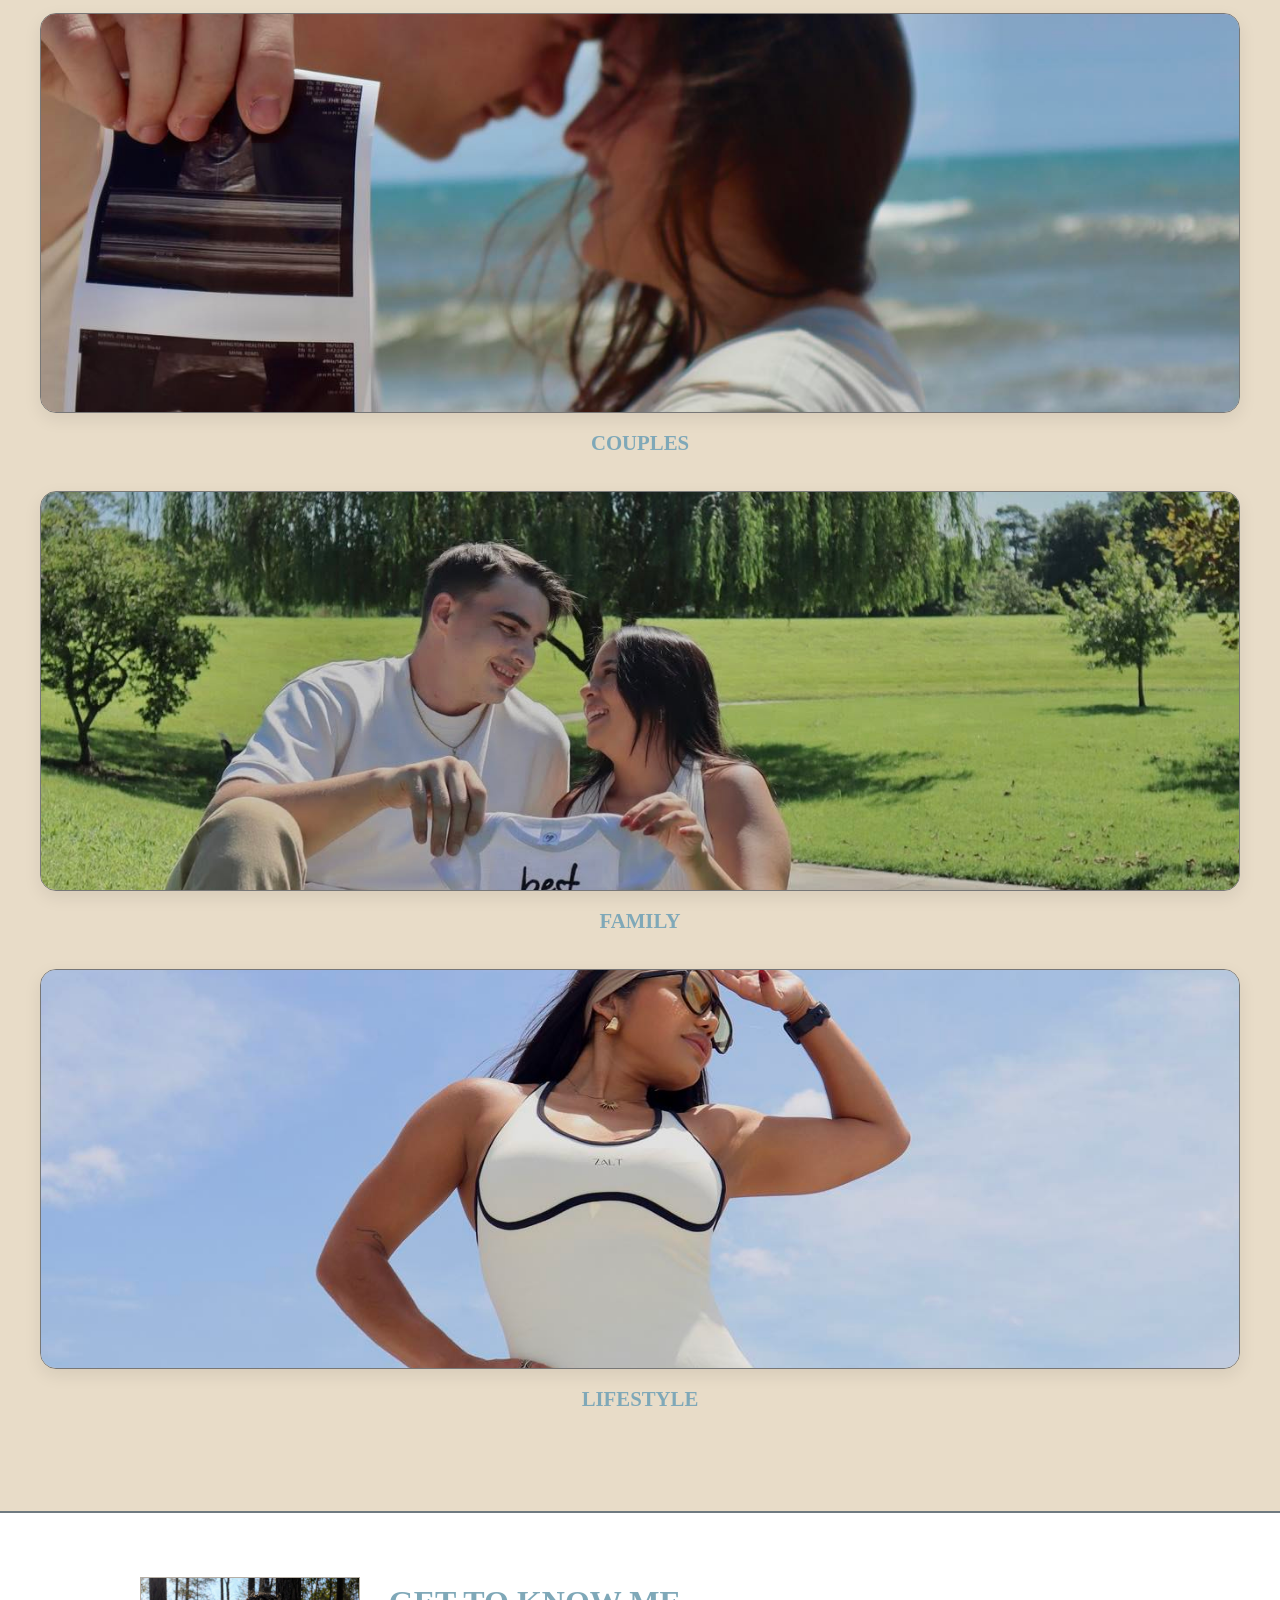
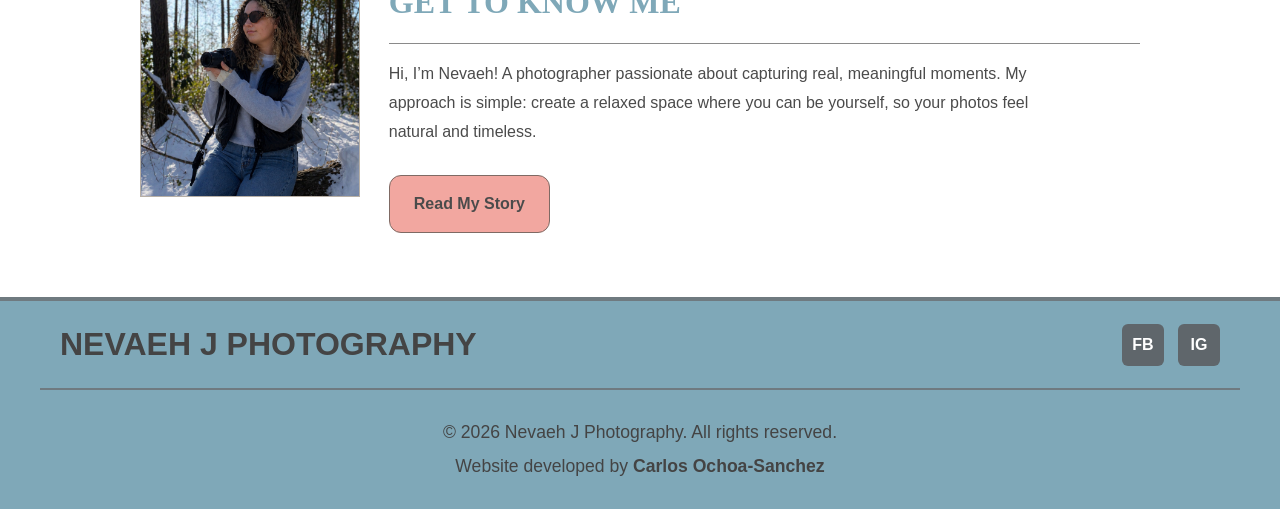
==== commit 43d5a163: "Final changes to website" ====
--- a/index.html
+++ b/index.html
@@ -175,7 +175,7 @@
       <li class="capture-preview__item"> <!--Engagement/Couple card-->
         <article class="capture-card">
           <a href="portfolio.html#couples" class="capture-card__link">
-            <img src="images/Proposal.jpg" alt="Couple embracing during an outdoor portrait session" class="capture-card__image">
+            <img src="images/BabyAnnouncement2.jpg" alt="Couple embracing during an outdoor portrait session" class="capture-card__image">
             <h3 class="capture-card__title">Couples</h3>
           </a>
         </article>
@@ -210,13 +210,13 @@
   <div class="about-me__container">
     
     <div class="about-me__image-wrapper">
-      <img src="images/asu2.png" alt="Photo of Nevaeh, the photographer, smiling and holding a camera" class="about-me__image">
+      <img src="images/Nevaeh.PNG" alt="Photo of Nevaeh, the photographer, smiling and holding a camera" class="about-me__image">
     </div>
 
     <div class="about-me__content">
       <h2>Get to Know Me</h2>
       <p>
-         Hi, I’m Nevaeh — a photographer passionate about capturing real, meaningful moments.
+         Hi, I’m Nevaeh!  A photographer passionate about capturing real, meaningful moments.
         My approach is simple: create a relaxed space where you can be yourself, so your photos feel natural and timeless.
       </p>
 
@@ -233,11 +233,10 @@
   <footer class="site-footer">
   <div class="site-footer__top">
     <div class="site-footer__logo">
-      <a href="index.html">LOGO</a>
+      <a href="index.html">Nevaeh J Photography</a>
     </div>
 
     <div class="site-footer__social">
-      <p>Follow Along</p>
       <a href="#" aria-label="Facebook">FB</a>
       <a href="#" aria-label="Instagram">IG</a>
     </div>
--- a/styles.css
+++ b/styles.css
@@ -754,7 +754,7 @@
 .about-hero__content p {
   max-width: 520px;
   margin: 0 auto;
-  font-size: 1rem;
+  font-size: 1.25rem;
 }
 
 /* ==== APPROACH ==== */
@@ -780,12 +780,12 @@
 }
 
 .approach-list article h3 {
-  font-size: 1.2rem;
+  font-size: 1.5rem;
   margin-bottom: 0.4rem;
 }
 
 .approach-list article p {
-  font-size: 0.95rem;
+  font-size: 1.25rem;
   max-width: 420px;
   margin: 0 auto;
 }
@@ -816,7 +816,7 @@
 .about-personal__content p {
   max-width: 520px;
   margin: 0 auto;
-  font-size: 1rem;
+  font-size: 1.25rem;
 }
 
 /* ==== CTA ==== */
--- a/styles.css
+++ b/styles.css
@@ -754,7 +754,7 @@
 .about-hero__content p {
   max-width: 520px;
   margin: 0 auto;
-  font-size: 1rem;
+  font-size: 1.25rem;
 }
 
 /* ==== APPROACH ==== */
@@ -780,12 +780,12 @@
 }
 
 .approach-list article h3 {
-  font-size: 1.2rem;
+  font-size: 1.5rem;
   margin-bottom: 0.4rem;
 }
 
 .approach-list article p {
-  font-size: 0.95rem;
+  font-size: 1.25rem;
   max-width: 420px;
   margin: 0 auto;
 }
@@ -816,7 +816,7 @@
 .about-personal__content p {
   max-width: 520px;
   margin: 0 auto;
-  font-size: 1rem;
+  font-size: 1.25rem;
 }
 
 /* ==== CTA ==== */
